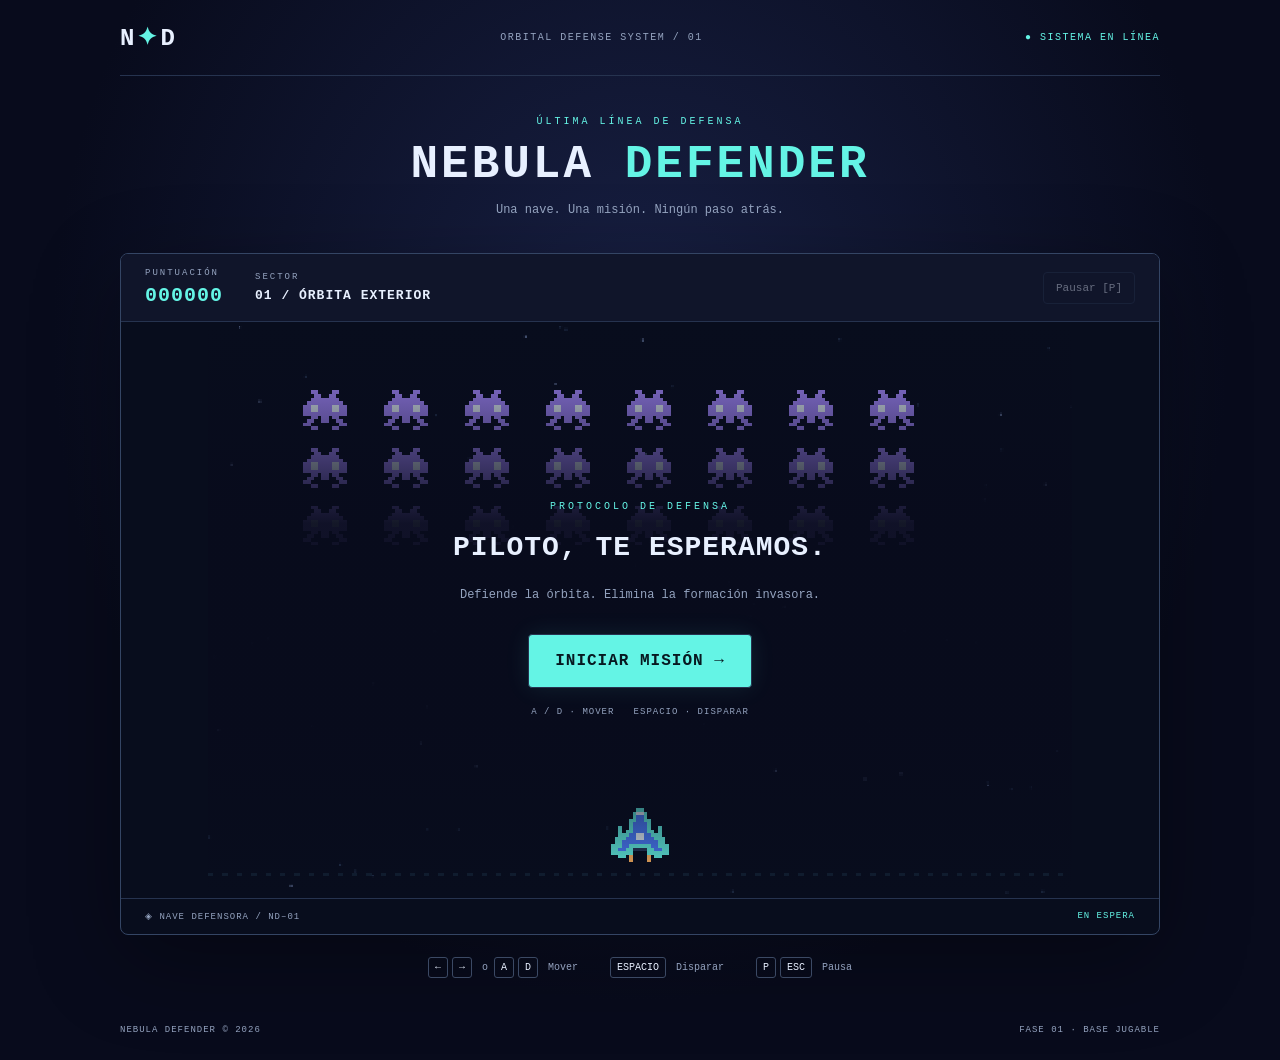
==== index.html @ d0863c25 "feat: implement phase 1 playable Nebula Defender foundation" ====
<!doctype html>
<html lang="es">
<head>
  <meta charset="utf-8">
  <meta name="viewport" content="width=device-width, initial-scale=1">
  <meta name="theme-color" content="#080b1c">
  <title>NEBULA DEFENDER</title>
  <link rel="icon" href="data:,">
  <link rel="stylesheet" href="css/global.css">
  <link rel="stylesheet" href="css/menu.css">
  <link rel="stylesheet" href="css/hud.css">
  <link rel="stylesheet" href="css/animations.css">
  <link rel="stylesheet" href="css/responsive.css">
</head>
<body>
  <main class="shell">
    <header class="masthead"><a href="./" class="brand">N<span>✦</span>D</a><span>ORBITAL DEFENSE SYSTEM / 01</span><span class="status">● SISTEMA EN LÍNEA</span></header>
    <section class="heading"><p class="eyebrow">ÚLTIMA LÍNEA DE DEFENSA</p><h1>NEBULA <span>DEFENDER</span></h1><p>Una nave. Una misión. Ningún paso atrás.</p></section>
    <section class="console" aria-label="Juego arcade espacial">
      <div class="hud"><div><span>PUNTUACIÓN</span><strong id="score">000000</strong></div><div><span>SECTOR</span><strong>01 / ÓRBITA EXTERIOR</strong></div><button id="pause" type="button" disabled>Pausar <kbd>P</kbd></button></div>
      <div class="viewport">
        <canvas id="game" width="480" height="320" aria-label="Campo de batalla. Usa A y D o las flechas para moverte y espacio para disparar."></canvas>
        <section id="overlay" class="overlay" aria-labelledby="panel-title">
          <p id="panel-label" class="eyebrow">PROTOCOLO DE DEFENSA</p>
          <h2 id="panel-title">PILOTO, TE ESPERAMOS.</h2>
          <p id="panel-text">Defiende la órbita. Elimina la formación invasora.</p>
          <button id="primary" class="primary" type="button">INICIAR MISIÓN <span>→</span></button>
          <button id="restart" class="secondary" type="button" hidden>Reiniciar misión</button>
          <p class="panel-note">A / D · MOVER &nbsp; ESPACIO · DISPARAR</p>
        </section>
      </div>
      <footer class="console-footer"><span>◈ NAVE DEFENSORA / ND–01</span><span id="telemetry">EN ESPERA</span></footer>
    </section>
    <nav class="controls" aria-label="Controles"><span><kbd>←</kbd><kbd>→</kbd> o <kbd>A</kbd><kbd>D</kbd> Mover</span><span><kbd>ESPACIO</kbd> Disparar</span><span><kbd>P</kbd><kbd>ESC</kbd> Pausa</span></nav>
    <p id="announcement" class="sr-only" role="status" aria-live="polite"></p>
    <footer class="page-footer"><span>NEBULA DEFENDER © 2026</span><span>FASE 01 · BASE JUGABLE</span></footer>
  </main>
  <script type="module" src="js/main.js"></script>
</body>
</html>
---- css/global.css ----
:root{color-scheme:dark;--bg:#080b1c;--panel:#10152a;--line:#26334f;--text:#e8f0ff;--muted:#94a3bf;--cyan:#64f4e5;--violet:#9a83ff;font-family:Consolas,"Courier New",monospace}
*{box-sizing:border-box}body{margin:0;background:radial-gradient(ellipse at 50% 32%,#182044 0, var(--bg) 65%);color:var(--text);min-height:100vh}.shell{width:min(1040px,94%);margin:auto}.masthead{height:76px;display:flex;align-items:center;justify-content:space-between;border-bottom:1px solid var(--line);font-size:10px;letter-spacing:1.5px;color:var(--muted)}.brand{font-size:24px;letter-spacing:3px;color:var(--text);text-decoration:none;font-weight:bold}.brand span{color:var(--cyan)}.status{color:var(--cyan)}button{font:inherit;cursor:pointer;color:var(--text);border:1px solid var(--line);background:var(--panel);border-radius:4px}button:focus-visible,a:focus-visible{outline:3px solid var(--cyan);outline-offset:4px}button:disabled{opacity:.4;cursor:default}[hidden]{display:none!important}.eyebrow{font-size:10px;letter-spacing:3px;color:var(--cyan)}.heading{text-align:center;padding:30px 0 24px}.heading h1{font-size:clamp(26px,4.8vw,46px);letter-spacing:3px;margin:12px 0}.heading h1 span{color:var(--cyan)}.heading>p:last-child{font-size:12px;color:var(--muted)}.page-footer{display:flex;justify-content:space-between;padding:25px 0;font-size:9px;letter-spacing:1px;color:var(--muted)}.sr-only{position:absolute;width:1px;height:1px;padding:0;margin:-1px;overflow:hidden;clip:rect(0,0,0,0);white-space:nowrap;border:0}
---- css/menu.css ----
.overlay{position:absolute;inset:0;display:flex;flex-direction:column;align-items:center;justify-content:center;text-align:center;background:linear-gradient(transparent,#080b1cf2 35%,#080b1cf2 70%,transparent);padding:20px}.overlay h2{font-size:clamp(18px,3vw,28px);letter-spacing:1px;margin:10px 0}.overlay>p:not(.eyebrow){color:var(--muted);font-size:12px;line-height:1.7}.primary{background:var(--cyan);color:#071820;padding:17px 26px;margin:16px 0 8px;font-weight:bold;letter-spacing:1px;box-shadow:0 0 25px #64f4e519}.primary span{margin-left:24px}.secondary{padding:10px 20px}.overlay .panel-note{font-size:9px!important;letter-spacing:1px}
---- css/hud.css ----
.console{border:1px solid #344564;border-radius:8px;overflow:hidden;background:#080d1d;box-shadow:0 25px 90px #0005}.hud{display:flex;align-items:center;gap:32px;min-height:68px;padding:12px 24px;background:var(--panel);border-bottom:1px solid var(--line)}.hud div{display:grid;gap:6px}.hud div>span{font-size:9px;letter-spacing:2px;color:var(--muted)}.hud strong{font-size:13px;letter-spacing:1px}.hud div:first-child strong{color:var(--cyan);font-size:20px}.hud button{margin-left:auto;font-size:11px;padding:9px 12px}.viewport{position:relative;aspect-ratio:3/2;max-height:64vh;margin:auto}canvas{display:block;width:100%;height:100%;image-rendering:pixelated;object-fit:contain}.console-footer{display:flex;justify-content:space-between;border-top:1px solid var(--line);padding:12px 24px;font-size:9px;letter-spacing:1px;color:var(--muted)}#telemetry{color:var(--cyan)}.controls{display:flex;justify-content:center;gap:32px;margin:22px 0;font-size:10px;color:var(--muted)}kbd{display:inline-block;border:1px solid #3b4964;border-radius:3px;padding:4px 6px;font:inherit;color:var(--text);margin-right:4px}
---- css/animations.css ----
button{transition:background .15s,box-shadow .15s,transform .15s}button:hover:not(:disabled){background:#253551;box-shadow:0 0 16px #64f4e522}.primary:hover:not(:disabled){background:#a3fff4;transform:translateY(-2px)}@media(prefers-reduced-motion:reduce){*,*::before,*::after{transition:none!important}}
---- css/responsive.css ----
@media(max-width:620px){.masthead>span:not(.status){display:none}.masthead{height:56px}.heading{padding:22px 0 16px}.heading h1{letter-spacing:0}.hud{padding:10px 12px;gap:16px}.hud strong{font-size:9px}.hud div>span{font-size:8px}.hud button{padding:8px;font-size:10px}.controls{gap:12px;flex-wrap:wrap;line-height:1.8}.console-footer{padding:10px;font-size:7px}.overlay h2{font-size:17px}.overlay>p:not(.eyebrow){font-size:10px}.primary{padding:12px 16px;margin:8px 0}.overlay .panel-note{display:none}.page-footer{font-size:7px}.viewport{max-height:none}.overlay{padding:10px}.overlay .eyebrow{font-size:8px;margin:3px}}
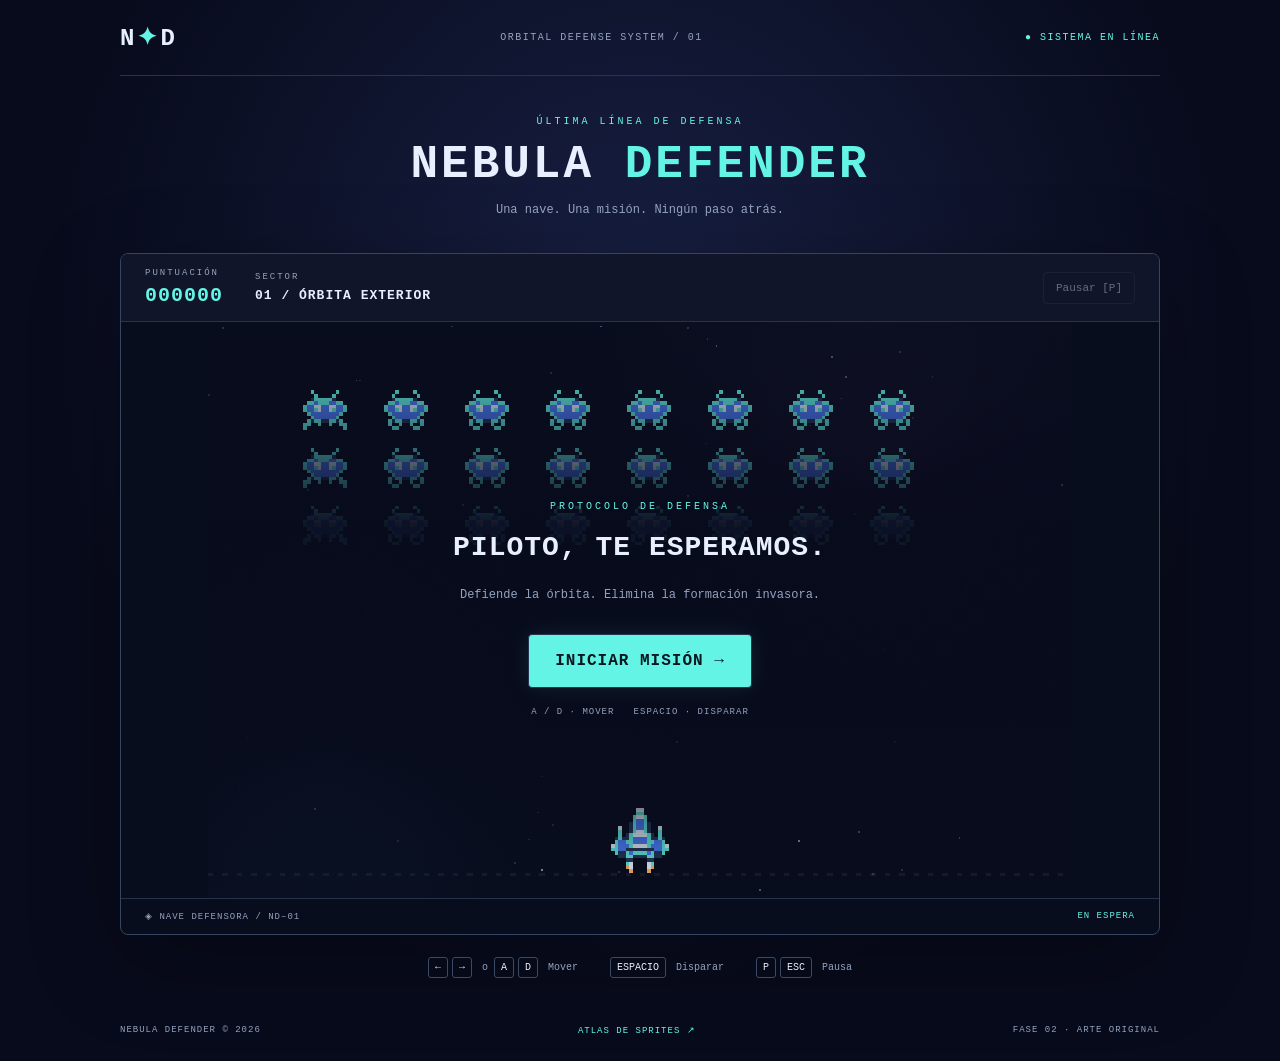
==== commit 4685a655: "feat: add phase 2 original pixel art and animated sprite atlas" ====
--- a/index.html
+++ b/index.html
@@ -33,7 +33,7 @@
     </section>
     <nav class="controls" aria-label="Controles"><span><kbd>←</kbd><kbd>→</kbd> o <kbd>A</kbd><kbd>D</kbd> Mover</span><span><kbd>ESPACIO</kbd> Disparar</span><span><kbd>P</kbd><kbd>ESC</kbd> Pausa</span></nav>
     <p id="announcement" class="sr-only" role="status" aria-live="polite"></p>
-    <footer class="page-footer"><span>NEBULA DEFENDER © 2026</span><span>FASE 01 · BASE JUGABLE</span></footer>
+    <footer class="page-footer"><span>NEBULA DEFENDER © 2026</span><a href="sprites-preview.html">ATLAS DE SPRITES ↗</a><span>FASE 02 · ARTE ORIGINAL</span></footer>
   </main>
   <script type="module" src="js/main.js"></script>
 </body>
--- a/css/global.css
+++ b/css/global.css
@@ -1,2 +1,3 @@
 :root{color-scheme:dark;--bg:#080b1c;--panel:#10152a;--line:#26334f;--text:#e8f0ff;--muted:#94a3bf;--cyan:#64f4e5;--violet:#9a83ff;font-family:Consolas,"Courier New",monospace}
 *{box-sizing:border-box}body{margin:0;background:radial-gradient(ellipse at 50% 32%,#182044 0, var(--bg) 65%);color:var(--text);min-height:100vh}.shell{width:min(1040px,94%);margin:auto}.masthead{height:76px;display:flex;align-items:center;justify-content:space-between;border-bottom:1px solid var(--line);font-size:10px;letter-spacing:1.5px;color:var(--muted)}.brand{font-size:24px;letter-spacing:3px;color:var(--text);text-decoration:none;font-weight:bold}.brand span{color:var(--cyan)}.status{color:var(--cyan)}button{font:inherit;cursor:pointer;color:var(--text);border:1px solid var(--line);background:var(--panel);border-radius:4px}button:focus-visible,a:focus-visible{outline:3px solid var(--cyan);outline-offset:4px}button:disabled{opacity:.4;cursor:default}[hidden]{display:none!important}.eyebrow{font-size:10px;letter-spacing:3px;color:var(--cyan)}.heading{text-align:center;padding:30px 0 24px}.heading h1{font-size:clamp(26px,4.8vw,46px);letter-spacing:3px;margin:12px 0}.heading h1 span{color:var(--cyan)}.heading>p:last-child{font-size:12px;color:var(--muted)}.page-footer{display:flex;justify-content:space-between;padding:25px 0;font-size:9px;letter-spacing:1px;color:var(--muted)}.sr-only{position:absolute;width:1px;height:1px;padding:0;margin:-1px;overflow:hidden;clip:rect(0,0,0,0);white-space:nowrap;border:0}
+.page-footer a{color:var(--cyan);text-decoration:none}.page-footer a:hover{text-decoration:underline}
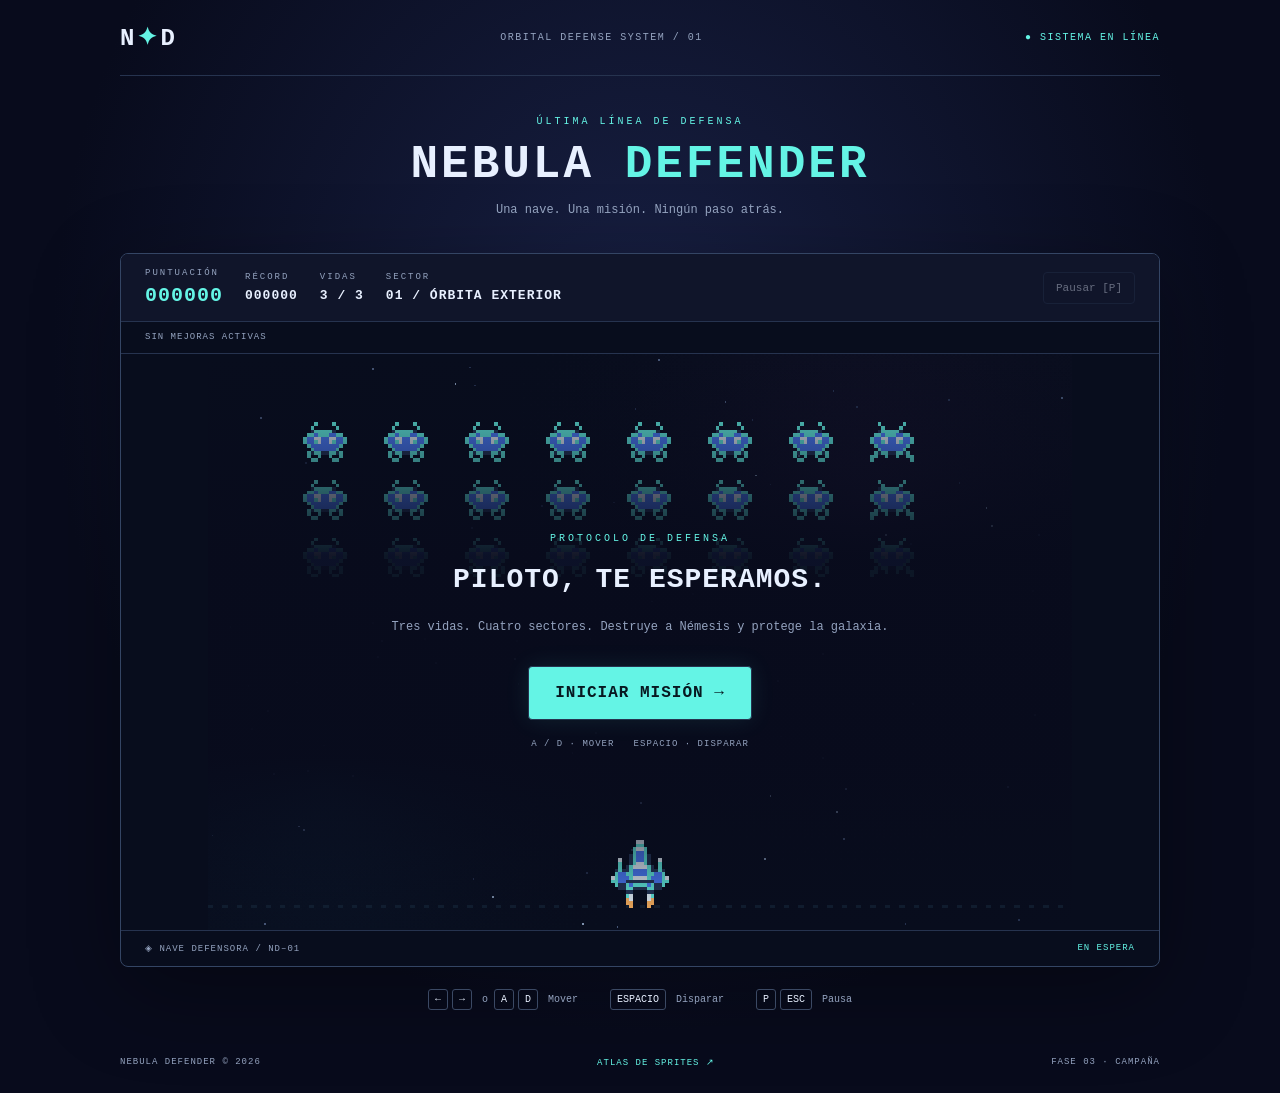
==== commit 8c98cb53: "feat: implement phase 3 campaign power-ups boss and persistent record" ====
--- a/index.html
+++ b/index.html
@@ -17,9 +17,12 @@
     <header class="masthead"><a href="./" class="brand">N<span>✦</span>D</a><span>ORBITAL DEFENSE SYSTEM / 01</span><span class="status">● SISTEMA EN LÍNEA</span></header>
     <section class="heading"><p class="eyebrow">ÚLTIMA LÍNEA DE DEFENSA</p><h1>NEBULA <span>DEFENDER</span></h1><p>Una nave. Una misión. Ningún paso atrás.</p></section>
     <section class="console" aria-label="Juego arcade espacial">
-      <div class="hud"><div><span>PUNTUACIÓN</span><strong id="score">000000</strong></div><div><span>SECTOR</span><strong>01 / ÓRBITA EXTERIOR</strong></div><button id="pause" type="button" disabled>Pausar <kbd>P</kbd></button></div>
+      <div class="hud"><div><span>PUNTUACIÓN</span><strong id="score">000000</strong></div><div><span>RÉCORD</span><strong id="record">000000</strong></div><div><span>VIDAS</span><strong id="lives">3 / 3</strong></div><div class="sector"><span>SECTOR</span><strong id="level">01 / ÓRBITA EXTERIOR</strong></div><button id="pause" type="button" disabled>Pausar <kbd>P</kbd></button></div>
+      <div class="power-bar" aria-label="Mejoras activas"><span id="power-empty">SIN MEJORAS ACTIVAS</span><span id="power-double" hidden></span><span id="power-rapid" hidden></span><span id="power-shield" hidden></span></div>
       <div class="viewport">
         <canvas id="game" width="480" height="320" aria-label="Campo de batalla. Usa A y D o las flechas para moverte y espacio para disparar."></canvas>
+        <div id="boss-panel" class="boss-panel" hidden><div><span>NÉMESIS / REACTOR</span><span id="boss-mode">BLINDAJE ACTIVO</span></div><progress id="boss-health" value="80" max="80" aria-label="Vida de Némesis"></progress></div>
+        <div id="level-banner" class="level-banner" hidden><span id="level-label">SECTOR 01</span><strong id="level-name">ÓRBITA EXTERIOR</strong><span>PREPARA LA DEFENSA</span></div>
         <section id="overlay" class="overlay" aria-labelledby="panel-title">
           <p id="panel-label" class="eyebrow">PROTOCOLO DE DEFENSA</p>
           <h2 id="panel-title">PILOTO, TE ESPERAMOS.</h2>
@@ -32,8 +35,9 @@
       <footer class="console-footer"><span>◈ NAVE DEFENSORA / ND–01</span><span id="telemetry">EN ESPERA</span></footer>
     </section>
     <nav class="controls" aria-label="Controles"><span><kbd>←</kbd><kbd>→</kbd> o <kbd>A</kbd><kbd>D</kbd> Mover</span><span><kbd>ESPACIO</kbd> Disparar</span><span><kbd>P</kbd><kbd>ESC</kbd> Pausa</span></nav>
+    <p id="debug-note" class="debug-note" hidden>DEBUG · 1–4: iniciar sector con 3 vidas y 0 puntos · No guarda récords</p>
     <p id="announcement" class="sr-only" role="status" aria-live="polite"></p>
-    <footer class="page-footer"><span>NEBULA DEFENDER © 2026</span><a href="sprites-preview.html">ATLAS DE SPRITES ↗</a><span>FASE 02 · ARTE ORIGINAL</span></footer>
+    <footer class="page-footer"><span>NEBULA DEFENDER © 2026</span><a href="sprites-preview.html">ATLAS DE SPRITES ↗</a><span>FASE 03 · CAMPAÑA</span></footer>
   </main>
   <script type="module" src="js/main.js"></script>
 </body>
--- a/css/hud.css
+++ b/css/hud.css
@@ -1 +1,2 @@
 .console{border:1px solid #344564;border-radius:8px;overflow:hidden;background:#080d1d;box-shadow:0 25px 90px #0005}.hud{display:flex;align-items:center;gap:32px;min-height:68px;padding:12px 24px;background:var(--panel);border-bottom:1px solid var(--line)}.hud div{display:grid;gap:6px}.hud div>span{font-size:9px;letter-spacing:2px;color:var(--muted)}.hud strong{font-size:13px;letter-spacing:1px}.hud div:first-child strong{color:var(--cyan);font-size:20px}.hud button{margin-left:auto;font-size:11px;padding:9px 12px}.viewport{position:relative;aspect-ratio:3/2;max-height:64vh;margin:auto}canvas{display:block;width:100%;height:100%;image-rendering:pixelated;object-fit:contain}.console-footer{display:flex;justify-content:space-between;border-top:1px solid var(--line);padding:12px 24px;font-size:9px;letter-spacing:1px;color:var(--muted)}#telemetry{color:var(--cyan)}.controls{display:flex;justify-content:center;gap:32px;margin:22px 0;font-size:10px;color:var(--muted)}kbd{display:inline-block;border:1px solid #3b4964;border-radius:3px;padding:4px 6px;font:inherit;color:var(--text);margin-right:4px}
+.hud{gap:22px;flex-wrap:wrap}.hud .sector{flex:1}.power-bar{display:flex;gap:18px;flex-wrap:wrap;min-height:32px;padding:10px 24px;border-bottom:1px solid var(--line);font-size:9px;letter-spacing:1px;color:var(--muted)}#power-double{color:var(--cyan)}#power-rapid{color:#ffb45f}#power-shield{color:var(--violet)}.boss-panel{position:absolute;top:10px;left:20px;right:20px;pointer-events:none}.boss-panel>div{display:flex;justify-content:space-between;font-size:8px;color:#ff9bdd;margin-bottom:5px}.boss-panel progress{display:block;width:100%;height:7px;appearance:none;border:1px solid #9f477c;background:#1b1429}.boss-panel progress::-webkit-progress-bar{background:#1b1429}.boss-panel progress::-webkit-progress-value{background:#ff68c6}.boss-panel progress::-moz-progress-bar{background:#ff68c6}.level-banner{position:absolute;inset:0;display:flex;flex-direction:column;align-items:center;justify-content:center;gap:14px;pointer-events:none;background:#080d1d99;text-align:center;padding:12px}.level-banner span{font-size:10px;letter-spacing:2px;color:var(--cyan)}.level-banner strong{font-size:clamp(15px,3vw,26px);letter-spacing:2px}.debug-note{text-align:center;font-size:10px;color:#ffb45f;line-height:1.8}
--- a/css/responsive.css
+++ b/css/responsive.css
@@ -1 +1,2 @@
 @media(max-width:620px){.masthead>span:not(.status){display:none}.masthead{height:56px}.heading{padding:22px 0 16px}.heading h1{letter-spacing:0}.hud{padding:10px 12px;gap:16px}.hud strong{font-size:9px}.hud div>span{font-size:8px}.hud button{padding:8px;font-size:10px}.controls{gap:12px;flex-wrap:wrap;line-height:1.8}.console-footer{padding:10px;font-size:7px}.overlay h2{font-size:17px}.overlay>p:not(.eyebrow){font-size:10px}.primary{padding:12px 16px;margin:8px 0}.overlay .panel-note{display:none}.page-footer{font-size:7px}.viewport{max-height:none}.overlay{padding:10px}.overlay .eyebrow{font-size:8px;margin:3px}}
+@media(max-width:760px){.hud{gap:12px}.hud strong{font-size:11px}.hud .sector{flex-basis:35%}.power-bar{padding:9px 12px;gap:12px}.boss-panel{left:10px;right:10px}.boss-panel>div{font-size:7px}.level-banner span{font-size:8px}}@media(max-width:420px){.hud .sector{order:2;flex-basis:100%}.hud{gap:10px}.hud div:first-child strong{font-size:17px}.level-banner{gap:8px}}
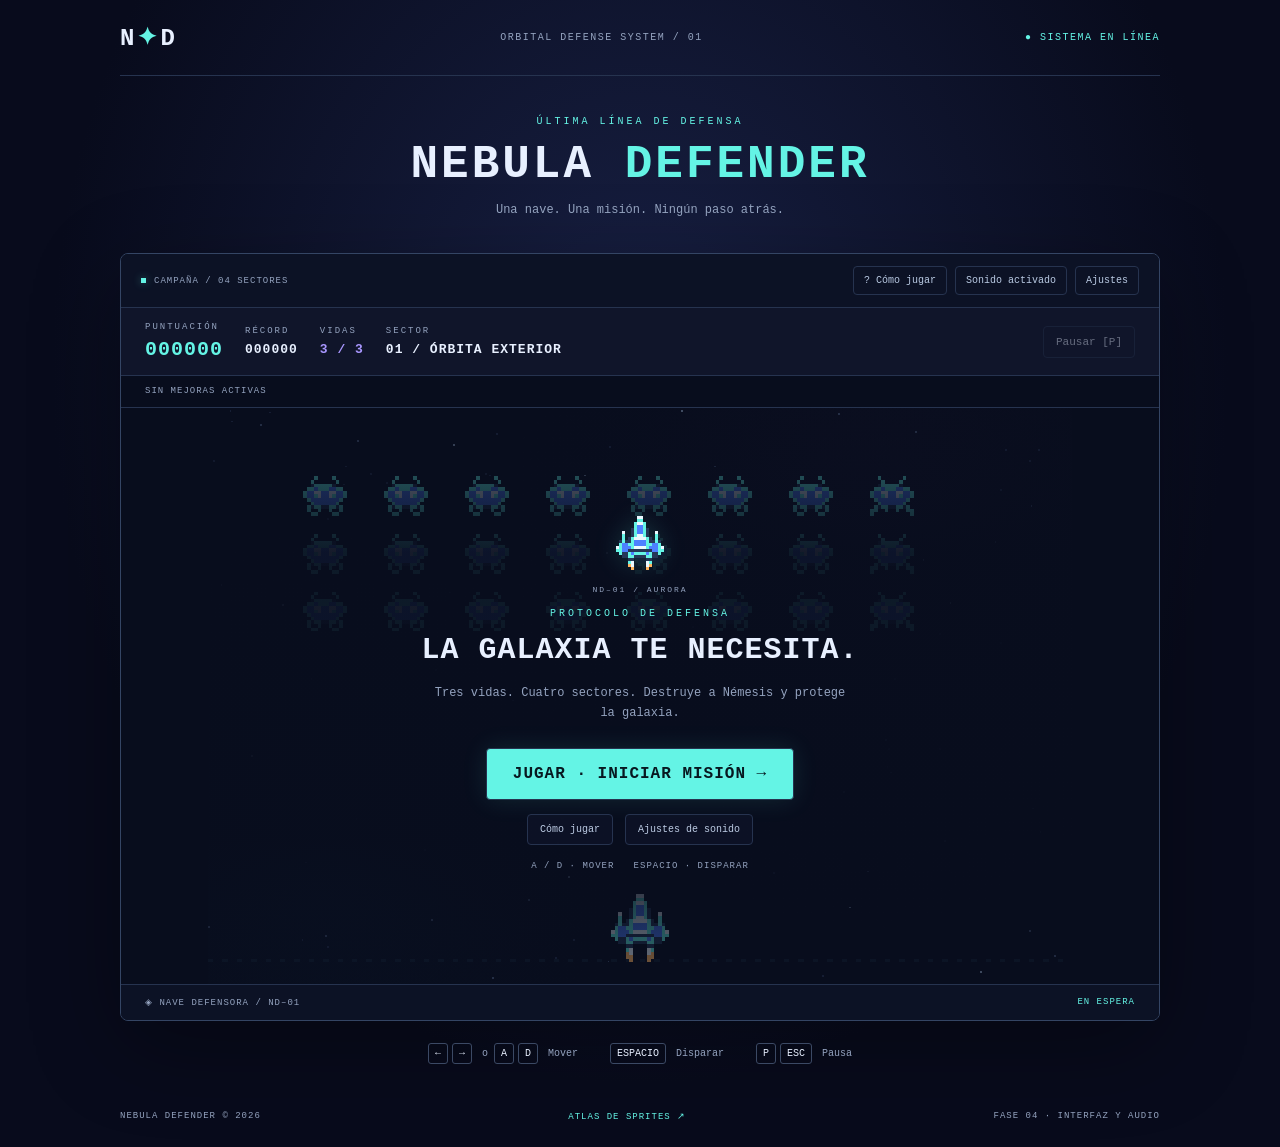
==== commit c1a75e74: "feat: add phase 4 mission interface synthesized audio and feedback" ====
--- a/index.html
+++ b/index.html
@@ -9,6 +9,7 @@
   <link rel="stylesheet" href="css/global.css">
   <link rel="stylesheet" href="css/menu.css">
   <link rel="stylesheet" href="css/hud.css">
+  <link rel="stylesheet" href="css/dialogs.css">
   <link rel="stylesheet" href="css/animations.css">
   <link rel="stylesheet" href="css/responsive.css">
 </head>
@@ -17,18 +18,40 @@
     <header class="masthead"><a href="./" class="brand">N<span>✦</span>D</a><span>ORBITAL DEFENSE SYSTEM / 01</span><span class="status">● SISTEMA EN LÍNEA</span></header>
     <section class="heading"><p class="eyebrow">ÚLTIMA LÍNEA DE DEFENSA</p><h1>NEBULA <span>DEFENDER</span></h1><p>Una nave. Una misión. Ningún paso atrás.</p></section>
     <section class="console" aria-label="Juego arcade espacial">
-      <div class="hud"><div><span>PUNTUACIÓN</span><strong id="score">000000</strong></div><div><span>RÉCORD</span><strong id="record">000000</strong></div><div><span>VIDAS</span><strong id="lives">3 / 3</strong></div><div class="sector"><span>SECTOR</span><strong id="level">01 / ÓRBITA EXTERIOR</strong></div><button id="pause" type="button" disabled>Pausar <kbd>P</kbd></button></div>
+      <nav class="console-toolbar" aria-label="Opciones de misión">
+        <span class="console-tag"><i aria-hidden="true"></i> CAMPAÑA / 04 SECTORES</span>
+        <div>
+          <button type="button" data-dialog="help-dialog" aria-label="Abrir instrucciones">? <span>Cómo jugar</span></button>
+          <button type="button" data-sound-toggle aria-pressed="true">Sonido activado</button>
+          <button type="button" data-dialog="settings-dialog">Ajustes</button>
+        </div>
+      </nav>
+      <div class="hud">
+        <div><span>PUNTUACIÓN</span><strong id="score">000000</strong></div>
+        <div><span>RÉCORD</span><strong id="record">000000</strong></div>
+        <div><span>VIDAS</span><strong id="lives">3 / 3</strong></div>
+        <div class="sector"><span>SECTOR</span><strong id="level">01 / ÓRBITA EXTERIOR</strong></div>
+        <button id="pause" type="button" disabled>Pausar [P]</button>
+      </div>
       <div class="power-bar" aria-label="Mejoras activas"><span id="power-empty">SIN MEJORAS ACTIVAS</span><span id="power-double" hidden></span><span id="power-rapid" hidden></span><span id="power-shield" hidden></span></div>
       <div class="viewport">
-        <canvas id="game" width="480" height="320" aria-label="Campo de batalla. Usa A y D o las flechas para moverte y espacio para disparar."></canvas>
+        <canvas id="game" width="480" height="320" tabindex="0" aria-label="Campo de batalla. Usa A y D o las flechas para moverte y espacio para disparar."></canvas>
         <div id="boss-panel" class="boss-panel" hidden><div><span>NÉMESIS / REACTOR</span><span id="boss-mode">BLINDAJE ACTIVO</span></div><progress id="boss-health" value="80" max="80" aria-label="Vida de Némesis"></progress></div>
         <div id="level-banner" class="level-banner" hidden><span id="level-label">SECTOR 01</span><strong id="level-name">ÓRBITA EXTERIOR</strong><span>PREPARA LA DEFENSA</span></div>
-        <section id="overlay" class="overlay" aria-labelledby="panel-title">
+        <section id="overlay" class="overlay" aria-labelledby="panel-title" data-state="menu">
+          <div id="menu-emblem" class="menu-emblem" aria-hidden="true"><canvas id="menu-ship" width="96" height="96"></canvas><span>ND–01 / AURORA</span></div>
           <p id="panel-label" class="eyebrow">PROTOCOLO DE DEFENSA</p>
-          <h2 id="panel-title">PILOTO, TE ESPERAMOS.</h2>
-          <p id="panel-text">Defiende la órbita. Elimina la formación invasora.</p>
-          <button id="primary" class="primary" type="button">INICIAR MISIÓN <span>→</span></button>
-          <button id="restart" class="secondary" type="button" hidden>Reiniciar misión</button>
+          <h2 id="panel-title">LA GALAXIA TE NECESITA.</h2>
+          <p id="panel-text">Tres vidas. Cuatro sectores. Una última oportunidad.</p>
+          <dl id="result-summary" class="result-summary" hidden>
+            <div><dt>PUNTUACIÓN</dt><dd id="result-score">000000</dd></div>
+            <div><dt>SECTOR</dt><dd id="result-level">01 / 04</dd></div>
+            <div><dt>VIDAS</dt><dd id="result-lives">3 / 3</dd></div>
+          </dl>
+          <p id="new-record" class="record-badge" hidden>✦ NUEVO RÉCORD PERSONAL</p>
+          <button id="primary" class="primary" type="button">JUGAR · INICIAR MISIÓN →</button>
+          <button id="restart" class="secondary" type="button" hidden>Reiniciar campaña</button>
+          <div id="menu-options" class="menu-options"><button type="button" data-dialog="help-dialog">Cómo jugar</button><button type="button" data-dialog="settings-dialog">Ajustes de sonido</button></div>
           <p class="panel-note">A / D · MOVER &nbsp; ESPACIO · DISPARAR</p>
         </section>
       </div>
@@ -37,8 +60,29 @@
     <nav class="controls" aria-label="Controles"><span><kbd>←</kbd><kbd>→</kbd> o <kbd>A</kbd><kbd>D</kbd> Mover</span><span><kbd>ESPACIO</kbd> Disparar</span><span><kbd>P</kbd><kbd>ESC</kbd> Pausa</span></nav>
     <p id="debug-note" class="debug-note" hidden>DEBUG · 1–4: iniciar sector con 3 vidas y 0 puntos · No guarda récords</p>
     <p id="announcement" class="sr-only" role="status" aria-live="polite"></p>
-    <footer class="page-footer"><span>NEBULA DEFENDER © 2026</span><a href="sprites-preview.html">ATLAS DE SPRITES ↗</a><span>FASE 03 · CAMPAÑA</span></footer>
+    <footer class="page-footer"><span>NEBULA DEFENDER © 2026</span><a href="sprites-preview.html">ATLAS DE SPRITES ↗</a><span>FASE 04 · INTERFAZ Y AUDIO</span></footer>
   </main>
+  <dialog id="help-dialog" class="mission-dialog" aria-labelledby="help-title">
+    <p class="eyebrow">MANUAL DE VUELO / ND–01</p>
+    <h2 id="help-title">Prepárate para despegar.</h2>
+    <p>Defiende cuatro sectores y destruye a Némesis. Dispones de tres vidas: esquiva el plasma y evita que los invasores alcancen tu zona.</p>
+    <div class="help-controls"><div><kbd>← →</kbd><kbd>A D</kbd><span>Mover la nave</span></div><div><kbd>ESPACIO</kbd><span>Disparar · mantén pulsado</span></div><div><kbd>P</kbd><kbd>ESC</kbd><span>Pausar o continuar</span></div></div>
+    <h3>Recoge energía. Cambia el combate.</h3>
+    <ul class="help-powers"><li><strong>DOBLE</strong><span>Dos proyectiles paralelos.</span></li><li><strong>RÁPIDO</strong><span>Mayor cadencia de disparo.</span></li><li><strong>ESCUDO</strong><span>Bloquea los disparos enemigos.</span></li></ul>
+    <p class="dialog-note">Las mejoras duran <span id="help-power-duration">8</span> segundos y sus efectos se combinan. Tras un impacto tienes protección temporal. Una invasión consume una vida incluso con escudo y reinicia el sector.</p>
+    <form method="dialog"><button class="primary" type="submit" autofocus>ENTENDIDO →</button></form>
+  </dialog>
+  <dialog id="settings-dialog" class="mission-dialog" aria-labelledby="settings-title">
+    <p class="eyebrow">SISTEMAS DE CABINA</p>
+    <h2 id="settings-title">Ajustes de sonido</h2>
+    <div class="sound-setting"><div><strong>Efectos de sonido</strong><p>Disparos, impactos y señales de misión.</p></div><button type="button" data-sound-toggle aria-pressed="true">Sonido activado</button></div>
+    <label class="volume-label" for="volume">Volumen de efectos <output id="volume-value" for="volume">40 %</output></label>
+    <input id="volume" type="range" min="0" max="100" step="1" value="40">
+    <p id="audio-status" class="dialog-note" role="status">El audio se activa al pulsar Jugar. Tu preferencia se guarda en este navegador.</p>
+    <button id="audio-preview" class="secondary" type="button" disabled>Probar sonido</button>
+    <p class="dialog-note">Al abrir instrucciones o ajustes durante una misión, el juego queda en pausa. Ciérralos y pulsa Continuar cuando estés listo.</p>
+    <form method="dialog"><button class="primary" type="submit" autofocus>GUARDAR Y VOLVER →</button></form>
+  </dialog>
   <script type="module" src="js/main.js"></script>
 </body>
 </html>
--- a/css/menu.css
+++ b/css/menu.css
@@ -1 +1,25 @@
-.overlay{position:absolute;inset:0;display:flex;flex-direction:column;align-items:center;justify-content:center;text-align:center;background:linear-gradient(transparent,#080b1cf2 35%,#080b1cf2 70%,transparent);padding:20px}.overlay h2{font-size:clamp(18px,3vw,28px);letter-spacing:1px;margin:10px 0}.overlay>p:not(.eyebrow){color:var(--muted);font-size:12px;line-height:1.7}.primary{background:var(--cyan);color:#071820;padding:17px 26px;margin:16px 0 8px;font-weight:bold;letter-spacing:1px;box-shadow:0 0 25px #64f4e519}.primary span{margin-left:24px}.secondary{padding:10px 20px}.overlay .panel-note{font-size:9px!important;letter-spacing:1px}
+.overlay {
+  position: absolute; inset: 0; display: flex; flex-direction: column;
+  align-items: center; justify-content: safe center; text-align: center;
+  background: linear-gradient(180deg, #080d1d88, #080d1df0 25%, #080d1df5 75%, #080d1d88);
+  padding: 24px; overflow: auto; overscroll-behavior: contain;
+}
+.overlay > * { flex-shrink: 0; }
+.overlay h2 { font-size: clamp(18px, 3vw, 30px); letter-spacing: 1px; margin: 8px 0; max-width: 560px; }
+.overlay > p:not(.eyebrow) { color: var(--muted); font-size: 12px; line-height: 1.7; max-width: 420px; margin: 8px 0; }
+.overlay .eyebrow { margin: 14px 0 6px; }
+.primary { background: var(--cyan); color: #071820; padding: 16px 26px; margin: 16px 0 8px; font-weight: bold; letter-spacing: 1px; box-shadow: 0 0 26px #64f4e51c; }
+.secondary { padding: 10px 20px; }
+.overlay .panel-note { font-size: 9px !important; letter-spacing: 1px; }
+.menu-emblem { display: grid; justify-items: center; gap: 3px; }
+.menu-emblem canvas { width: 72px; height: 72px; filter: drop-shadow(0 0 12px #64f4e52a); }
+.menu-emblem span { font-size: 8px; letter-spacing: 2px; color: var(--muted); }
+.menu-options { display: flex; gap: 12px; margin: 6px 0; }
+.menu-options button { padding: 9px 12px; font-size: 10px; background: #10152a99; color: #bdcce4; }
+.result-summary { display: flex; justify-content: center; gap: 28px; border-block: 1px solid var(--line); padding: 16px 24px; margin: 14px 0 4px; }
+.result-summary dt { font-size: 8px; letter-spacing: 1px; color: var(--muted); }
+.result-summary dd { margin: 8px 0 0; font-size: 18px; color: var(--cyan); font-weight: bold; }
+.overlay .record-badge { color: #ffb45f !important; font-size: 10px !important; letter-spacing: 2px; }
+.overlay[data-state="victory"] h2 { color: var(--cyan); text-shadow: 0 0 25px #64f4e52b; }
+.overlay[data-state="defeat"] h2 { color: #ff9bd0; }
+.overlay[data-state="paused"] h2 { color: #d4c6ff; }
--- a/css/hud.css
+++ b/css/hud.css
@@ -1,2 +1,4 @@
 .console{border:1px solid #344564;border-radius:8px;overflow:hidden;background:#080d1d;box-shadow:0 25px 90px #0005}.hud{display:flex;align-items:center;gap:32px;min-height:68px;padding:12px 24px;background:var(--panel);border-bottom:1px solid var(--line)}.hud div{display:grid;gap:6px}.hud div>span{font-size:9px;letter-spacing:2px;color:var(--muted)}.hud strong{font-size:13px;letter-spacing:1px}.hud div:first-child strong{color:var(--cyan);font-size:20px}.hud button{margin-left:auto;font-size:11px;padding:9px 12px}.viewport{position:relative;aspect-ratio:3/2;max-height:64vh;margin:auto}canvas{display:block;width:100%;height:100%;image-rendering:pixelated;object-fit:contain}.console-footer{display:flex;justify-content:space-between;border-top:1px solid var(--line);padding:12px 24px;font-size:9px;letter-spacing:1px;color:var(--muted)}#telemetry{color:var(--cyan)}.controls{display:flex;justify-content:center;gap:32px;margin:22px 0;font-size:10px;color:var(--muted)}kbd{display:inline-block;border:1px solid #3b4964;border-radius:3px;padding:4px 6px;font:inherit;color:var(--text);margin-right:4px}
 .hud{gap:22px;flex-wrap:wrap}.hud .sector{flex:1}.power-bar{display:flex;gap:18px;flex-wrap:wrap;min-height:32px;padding:10px 24px;border-bottom:1px solid var(--line);font-size:9px;letter-spacing:1px;color:var(--muted)}#power-double{color:var(--cyan)}#power-rapid{color:#ffb45f}#power-shield{color:var(--violet)}.boss-panel{position:absolute;top:10px;left:20px;right:20px;pointer-events:none}.boss-panel>div{display:flex;justify-content:space-between;font-size:8px;color:#ff9bdd;margin-bottom:5px}.boss-panel progress{display:block;width:100%;height:7px;appearance:none;border:1px solid #9f477c;background:#1b1429}.boss-panel progress::-webkit-progress-bar{background:#1b1429}.boss-panel progress::-webkit-progress-value{background:#ff68c6}.boss-panel progress::-moz-progress-bar{background:#ff68c6}.level-banner{position:absolute;inset:0;display:flex;flex-direction:column;align-items:center;justify-content:center;gap:14px;pointer-events:none;background:#080d1d99;text-align:center;padding:12px}.level-banner span{font-size:10px;letter-spacing:2px;color:var(--cyan)}.level-banner strong{font-size:clamp(15px,3vw,26px);letter-spacing:2px}.debug-note{text-align:center;font-size:10px;color:#ffb45f;line-height:1.8}
+.console-toolbar{display:flex;align-items:center;justify-content:space-between;gap:12px;padding:12px 20px;border-bottom:1px solid var(--line);background:#0c1225}.console-toolbar>div{display:flex;gap:8px}.console-toolbar button{padding:8px 10px;font-size:10px;background:transparent;color:#b9cae3}.console-toolbar [data-sound-toggle][aria-pressed="false"]{color:#ffb45f;border-color:#71543f}.console-tag{display:flex;align-items:center;gap:8px;font-size:9px;letter-spacing:1px;color:var(--muted)}.console-tag i{width:5px;height:5px;background:var(--cyan);box-shadow:0 0 8px #64f4e566}.hud div:nth-child(3) strong{color:#a997ff}.power-bar>span:not(#power-empty){border-inline-start:2px solid currentColor;padding-left:8px}.console-footer{background:#0c1225}
+#game:focus-visible{outline:2px solid var(--cyan);outline-offset:-2px}
--- a/css/dialogs.css
+++ b/css/dialogs.css
@@ -0,0 +1,32 @@
+.mission-dialog {
+  color: var(--text); background: linear-gradient(145deg, #151d37, #0b1022);
+  border: 1px solid #405273; border-radius: 10px; padding: 30px;
+  width: min(560px, calc(100% - 28px)); max-height: calc(100dvh - 40px);
+  box-shadow: 0 25px 100px #0009; overflow: auto;
+}
+.mission-dialog::backdrop { background: #030615cc; backdrop-filter: blur(4px); }
+.mission-dialog h2 { font-size: clamp(20px, 4vw, 26px); line-height: 1.3; margin: 12px 0 20px; }
+.mission-dialog h3 { font-size: 13px; margin-top: 24px; }
+.mission-dialog p { font-size: 12px; line-height: 1.8; color: #b4c3dc; }
+.mission-dialog .eyebrow { color: var(--cyan); font-size: 9px; }
+.mission-dialog .dialog-note { color: var(--muted); font-size: 11px; line-height: 1.8; }
+.mission-dialog form { text-align: right; margin-top: 18px; }
+.mission-dialog form .primary { margin-bottom: 0; font-size: 11px; }
+.help-controls { display: grid; gap: 12px; padding: 18px 0; border-block: 1px solid var(--line); margin: 20px 0; }
+.help-controls > div { display: flex; align-items: center; gap: 5px; font-size: 11px; }
+.help-controls span { margin-left: auto; text-align: right; color: #b4c3dc; }
+.help-powers { list-style: none; margin: 16px 0; padding: 0; display: grid; gap: 14px; }
+.help-powers li { display: flex; justify-content: space-between; gap: 16px; font-size: 11px; line-height: 1.6; }
+.help-powers strong { color: var(--cyan); letter-spacing: 1px; }
+.help-powers li:nth-child(2) strong { color: #ffb45f; }
+.help-powers li:nth-child(3) strong { color: var(--violet); }
+.help-powers span { color: #b4c3dc; text-align: right; }
+.sound-setting { display: flex; align-items: center; gap: 18px; justify-content: space-between; border-block: 1px solid var(--line); padding: 16px 0; }
+.sound-setting strong { font-size: 12px; }
+.sound-setting p { font-size: 10px; margin-bottom: 0; }
+.sound-setting button { padding: 12px; font-size: 10px; min-width: 140px; }
+.volume-label { display: flex; justify-content: space-between; font-size: 12px; margin: 26px 0 14px; }
+.volume-label output { color: var(--cyan); }
+#volume { width: 100%; accent-color: var(--cyan); cursor: pointer; min-height: 28px; }
+#volume:focus-visible { outline: 2px solid var(--cyan); outline-offset: 3px; }
+#audio-preview { font-size: 11px; margin: 6px 0; }
--- a/css/animations.css
+++ b/css/animations.css
@@ -1 +1,9 @@
-button{transition:background .15s,box-shadow .15s,transform .15s}button:hover:not(:disabled){background:#253551;box-shadow:0 0 16px #64f4e522}.primary:hover:not(:disabled){background:#a3fff4;transform:translateY(-2px)}@media(prefers-reduced-motion:reduce){*,*::before,*::after{transition:none!important}}
+button { transition: background .15s, box-shadow .15s, transform .15s, border-color .15s; }
+button:hover:not(:disabled) { background: #253551; border-color: #657c9a; box-shadow: 0 0 16px #64f4e522; }
+.primary:hover:not(:disabled) { background: #a3fff4; border-color: #a3fff4; transform: translateY(-2px); }
+button:active:not(:disabled) { transform: translateY(1px); }
+@keyframes beacon { 0%, 100% { opacity: .5; } 50% { opacity: 1; } }
+.console-tag i { animation: beacon 3s ease-in-out infinite; }
+@media (prefers-reduced-motion: reduce) {
+  *, *::before, *::after { transition: none !important; animation: none !important; scroll-behavior: auto !important; }
+}
--- a/css/responsive.css
+++ b/css/responsive.css
@@ -1,2 +1,3 @@
 @media(max-width:620px){.masthead>span:not(.status){display:none}.masthead{height:56px}.heading{padding:22px 0 16px}.heading h1{letter-spacing:0}.hud{padding:10px 12px;gap:16px}.hud strong{font-size:9px}.hud div>span{font-size:8px}.hud button{padding:8px;font-size:10px}.controls{gap:12px;flex-wrap:wrap;line-height:1.8}.console-footer{padding:10px;font-size:7px}.overlay h2{font-size:17px}.overlay>p:not(.eyebrow){font-size:10px}.primary{padding:12px 16px;margin:8px 0}.overlay .panel-note{display:none}.page-footer{font-size:7px}.viewport{max-height:none}.overlay{padding:10px}.overlay .eyebrow{font-size:8px;margin:3px}}
 @media(max-width:760px){.hud{gap:12px}.hud strong{font-size:11px}.hud .sector{flex-basis:35%}.power-bar{padding:9px 12px;gap:12px}.boss-panel{left:10px;right:10px}.boss-panel>div{font-size:7px}.level-banner span{font-size:8px}}@media(max-width:420px){.hud .sector{order:2;flex-basis:100%}.hud{gap:10px}.hud div:first-child strong{font-size:17px}.level-banner{gap:8px}}
+@media(max-width:760px){.console-toolbar{padding:10px 12px}.console-tag{font-size:8px}.console-toolbar button{padding:8px;font-size:9px}.console-toolbar>div{gap:5px}.result-summary{gap:20px;padding:12px 16px}}@media(max-width:620px){.menu-emblem canvas{width:48px;height:48px}.menu-emblem span{font-size:7px}.overlay .eyebrow{margin-top:8px}.overlay h2{max-width:300px}.menu-options{margin:4px 0;gap:8px}.menu-options button{font-size:9px;padding:7px 10px}.console-tag{display:none}.console-toolbar{justify-content:flex-end}.result-summary dd{font-size:15px}.mission-dialog{padding:22px}.sound-setting{flex-wrap:wrap}.sound-setting button{min-width:140px}.mission-dialog form .primary{padding:13px 16px}}
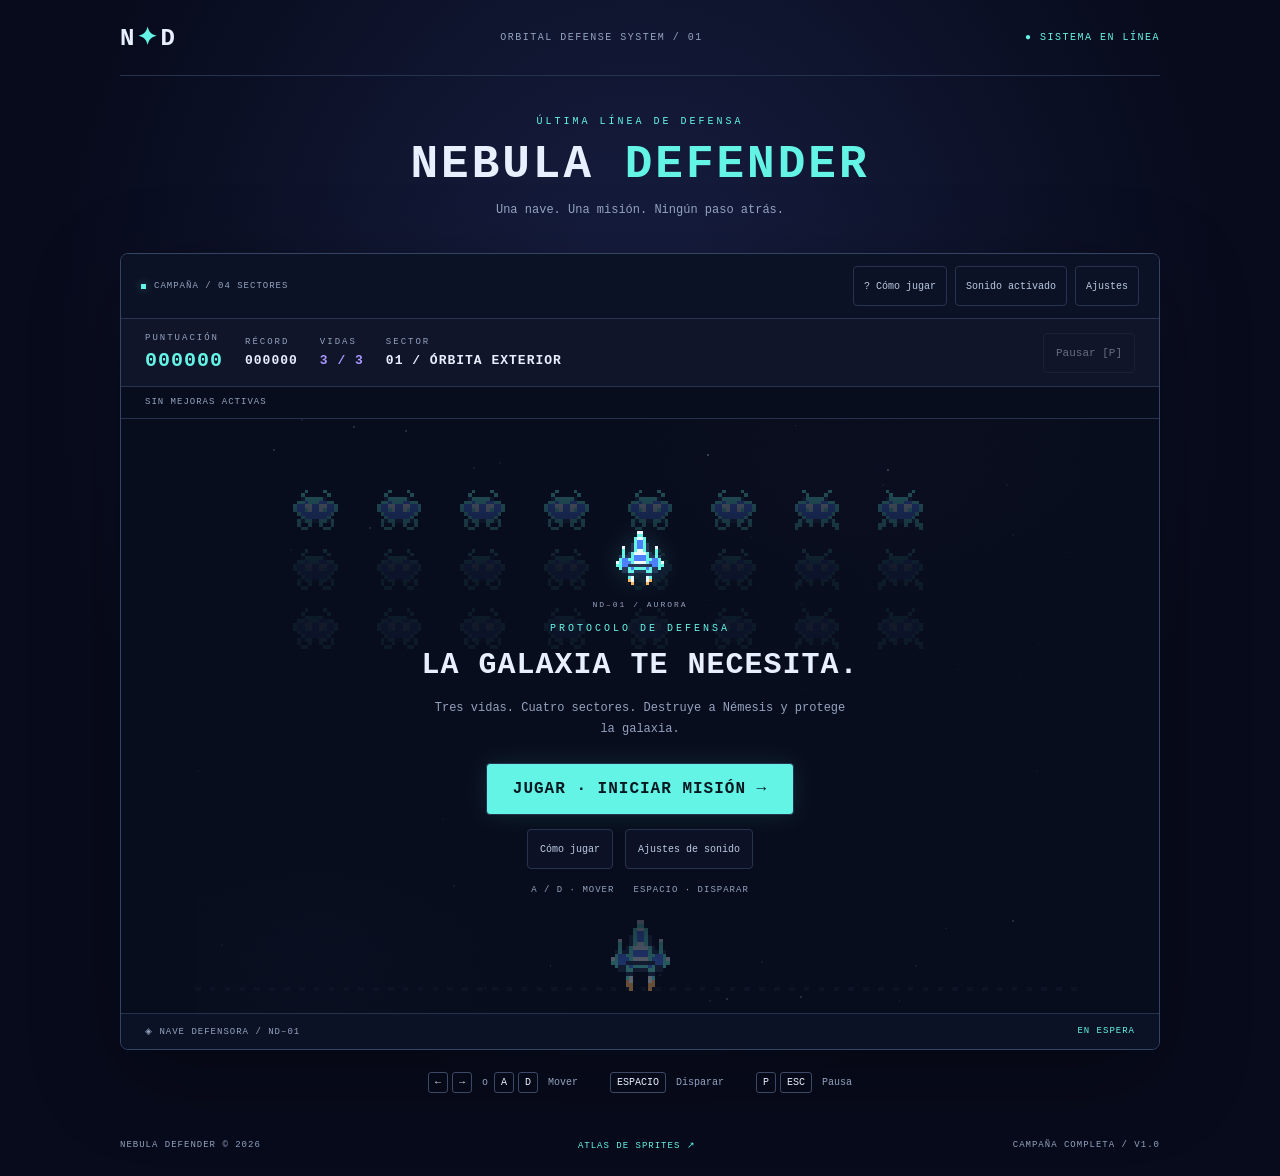
==== commit 270967ba: "feat: complete phase 5 touch controls responsive layout and academic docs" ====
--- a/index.html
+++ b/index.html
@@ -2,7 +2,7 @@
 <html lang="es">
 <head>
   <meta charset="utf-8">
-  <meta name="viewport" content="width=device-width, initial-scale=1">
+  <meta name="viewport" content="width=device-width, initial-scale=1, viewport-fit=cover">
   <meta name="theme-color" content="#080b1c">
   <title>NEBULA DEFENDER</title>
   <link rel="icon" href="data:,">
@@ -10,10 +10,12 @@
   <link rel="stylesheet" href="css/menu.css">
   <link rel="stylesheet" href="css/hud.css">
   <link rel="stylesheet" href="css/dialogs.css">
+  <link rel="stylesheet" href="css/touch.css">
   <link rel="stylesheet" href="css/animations.css">
   <link rel="stylesheet" href="css/responsive.css">
 </head>
 <body>
+  <a class="skip-link" href="#game">Ir al campo de juego</a>
   <main class="shell">
     <header class="masthead"><a href="./" class="brand">N<span>✦</span>D</a><span>ORBITAL DEFENSE SYSTEM / 01</span><span class="status">● SISTEMA EN LÍNEA</span></header>
     <section class="heading"><p class="eyebrow">ÚLTIMA LÍNEA DE DEFENSA</p><h1>NEBULA <span>DEFENDER</span></h1><p>Una nave. Una misión. Ningún paso atrás.</p></section>
@@ -35,7 +37,7 @@
       </div>
       <div class="power-bar" aria-label="Mejoras activas"><span id="power-empty">SIN MEJORAS ACTIVAS</span><span id="power-double" hidden></span><span id="power-rapid" hidden></span><span id="power-shield" hidden></span></div>
       <div class="viewport">
-        <canvas id="game" width="480" height="320" tabindex="0" aria-label="Campo de batalla. Usa A y D o las flechas para moverte y espacio para disparar."></canvas>
+        <canvas id="game" width="480" height="320" tabindex="0" aria-label="Campo de batalla" aria-describedby="game-help"></canvas>
         <div id="boss-panel" class="boss-panel" hidden><div><span>NÉMESIS / REACTOR</span><span id="boss-mode">BLINDAJE ACTIVO</span></div><progress id="boss-health" value="80" max="80" aria-label="Vida de Némesis"></progress></div>
         <div id="level-banner" class="level-banner" hidden><span id="level-label">SECTOR 01</span><strong id="level-name">ÓRBITA EXTERIOR</strong><span>PREPARA LA DEFENSA</span></div>
         <section id="overlay" class="overlay" aria-labelledby="panel-title" data-state="menu">
@@ -55,18 +57,24 @@
           <p class="panel-note">A / D · MOVER &nbsp; ESPACIO · DISPARAR</p>
         </section>
       </div>
+      <div id="touch-controls" class="touch-controls" role="group" aria-label="Controles táctiles de vuelo" hidden>
+        <div class="touch-move"><button type="button" data-touch="left" aria-label="Mover a la izquierda, mantener pulsado" aria-pressed="false">←</button><button type="button" data-touch="right" aria-label="Mover a la derecha, mantener pulsado" aria-pressed="false">→</button></div>
+        <button type="button" class="touch-fire" data-touch="fire" aria-label="Disparar, mantener pulsado" aria-pressed="false">DISPARAR</button>
+      </div>
       <footer class="console-footer"><span>◈ NAVE DEFENSORA / ND–01</span><span id="telemetry">EN ESPERA</span></footer>
     </section>
     <nav class="controls" aria-label="Controles"><span><kbd>←</kbd><kbd>→</kbd> o <kbd>A</kbd><kbd>D</kbd> Mover</span><span><kbd>ESPACIO</kbd> Disparar</span><span><kbd>P</kbd><kbd>ESC</kbd> Pausa</span></nav>
     <p id="debug-note" class="debug-note" hidden>DEBUG · 1–4: iniciar sector con 3 vidas y 0 puntos · No guarda récords</p>
     <p id="announcement" class="sr-only" role="status" aria-live="polite"></p>
-    <footer class="page-footer"><span>NEBULA DEFENDER © 2026</span><a href="sprites-preview.html">ATLAS DE SPRITES ↗</a><span>FASE 04 · INTERFAZ Y AUDIO</span></footer>
+    <p id="game-help" class="sr-only">A y D o flechas para moverte; Espacio para disparar; P o Escape para pausar. En pantallas táctiles, mantén pulsados los botones de dirección y disparo. El sonido puede silenciarse en la barra de opciones.</p>
+    <footer class="page-footer"><span>NEBULA DEFENDER © 2026</span><a href="sprites-preview.html">ATLAS DE SPRITES ↗</a><span>CAMPAÑA COMPLETA / V1.0</span></footer>
   </main>
   <dialog id="help-dialog" class="mission-dialog" aria-labelledby="help-title">
     <p class="eyebrow">MANUAL DE VUELO / ND–01</p>
     <h2 id="help-title">Prepárate para despegar.</h2>
     <p>Defiende cuatro sectores y destruye a Némesis. Dispones de tres vidas: esquiva el plasma y evita que los invasores alcancen tu zona.</p>
     <div class="help-controls"><div><kbd>← →</kbd><kbd>A D</kbd><span>Mover la nave</span></div><div><kbd>ESPACIO</kbd><span>Disparar · mantén pulsado</span></div><div><kbd>P</kbd><kbd>ESC</kbd><span>Pausar o continuar</span></div></div>
+    <p>En dispositivos táctiles, mantén pulsada una dirección y Disparar a la vez. Usa Pausar en la barra para detener la misión.</p>
     <h3>Recoge energía. Cambia el combate.</h3>
     <ul class="help-powers"><li><strong>DOBLE</strong><span>Dos proyectiles paralelos.</span></li><li><strong>RÁPIDO</strong><span>Mayor cadencia de disparo.</span></li><li><strong>ESCUDO</strong><span>Bloquea los disparos enemigos.</span></li></ul>
     <p class="dialog-note">Las mejoras duran <span id="help-power-duration">8</span> segundos y sus efectos se combinan. Tras un impacto tienes protección temporal. Una invasión consume una vida incluso con escudo y reinicia el sector.</p>
--- a/css/touch.css
+++ b/css/touch.css
@@ -0,0 +1,6 @@
+.touch-controls { display: none; padding: 12px 18px; justify-content: space-between; align-items: center; gap: 18px; border-top: 1px solid var(--line); background: #0c1225; }
+.touch-move { display: flex; gap: 12px; }
+.touch-controls button { min-width: 60px; min-height: 54px; font-size: 23px; color: var(--cyan); touch-action: none; user-select: none; -webkit-user-select: none; -webkit-touch-callout: none; }
+.touch-controls .touch-fire { min-width: 110px; font-size: 12px; letter-spacing: 1px; font-weight: bold; background: #133333; }
+.touch-controls button.is-held { background: var(--cyan); color: #071820; border-color: var(--cyan); transform: translateY(1px); }
+@media (any-pointer: coarse) { .touch-controls { display: flex; } }
--- a/css/responsive.css
+++ b/css/responsive.css
@@ -1,3 +1,107 @@
-@media(max-width:620px){.masthead>span:not(.status){display:none}.masthead{height:56px}.heading{padding:22px 0 16px}.heading h1{letter-spacing:0}.hud{padding:10px 12px;gap:16px}.hud strong{font-size:9px}.hud div>span{font-size:8px}.hud button{padding:8px;font-size:10px}.controls{gap:12px;flex-wrap:wrap;line-height:1.8}.console-footer{padding:10px;font-size:7px}.overlay h2{font-size:17px}.overlay>p:not(.eyebrow){font-size:10px}.primary{padding:12px 16px;margin:8px 0}.overlay .panel-note{display:none}.page-footer{font-size:7px}.viewport{max-height:none}.overlay{padding:10px}.overlay .eyebrow{font-size:8px;margin:3px}}
-@media(max-width:760px){.hud{gap:12px}.hud strong{font-size:11px}.hud .sector{flex-basis:35%}.power-bar{padding:9px 12px;gap:12px}.boss-panel{left:10px;right:10px}.boss-panel>div{font-size:7px}.level-banner span{font-size:8px}}@media(max-width:420px){.hud .sector{order:2;flex-basis:100%}.hud{gap:10px}.hud div:first-child strong{font-size:17px}.level-banner{gap:8px}}
-@media(max-width:760px){.console-toolbar{padding:10px 12px}.console-tag{font-size:8px}.console-toolbar button{padding:8px;font-size:9px}.console-toolbar>div{gap:5px}.result-summary{gap:20px;padding:12px 16px}}@media(max-width:620px){.menu-emblem canvas{width:48px;height:48px}.menu-emblem span{font-size:7px}.overlay .eyebrow{margin-top:8px}.overlay h2{max-width:300px}.menu-options{margin:4px 0;gap:8px}.menu-options button{font-size:9px;padding:7px 10px}.console-tag{display:none}.console-toolbar{justify-content:flex-end}.result-summary dd{font-size:15px}.mission-dialog{padding:22px}.sound-setting{flex-wrap:wrap}.sound-setting button{min-width:140px}.mission-dialog form .primary{padding:13px 16px}}
+/* El área lógica conserva 3:2; Layout calcula el tamaño sin deformar el canvas. */
+body { padding: env(safe-area-inset-top) env(safe-area-inset-right) env(safe-area-inset-bottom) env(safe-area-inset-left); }
+.viewport { max-height: none; max-width: 100%; overflow: hidden; }
+.console-toolbar button, .hud button, .menu-options button { min-height: 40px; }
+.skip-link { position: absolute; left: 16px; top: -80px; padding: 12px 18px; background: var(--cyan); color: #071820; z-index: 10; font-size: 13px; font-weight: bold; }
+.skip-link:focus { top: 12px; }
+@media (max-width: 760px) {
+  .hud { gap: 14px; padding: 12px 16px; }
+  .hud strong { font-size: 12px; }
+  .hud div > span { font-size: 10px; letter-spacing: 1px; }
+  .hud .sector { flex-basis: 35%; }
+  .console-toolbar { padding: 8px 12px; }
+  .console-toolbar button { padding: 9px; font-size: 11px; min-height: 44px; }
+  .console-tag { display: none; }
+  .console-toolbar > div { flex: 1; justify-content: flex-end; gap: 8px; }
+  .power-bar { padding: 9px 12px; gap: 12px; font-size: 10px; }
+  .boss-panel { left: 10px; right: 10px; }
+  .boss-panel > div { font-size: 9px; }
+  .result-summary { gap: 20px; padding: 12px 16px; }
+  .mission-dialog { padding: 24px; }
+  .mission-dialog p, .mission-dialog .dialog-note { font-size: 12px; }
+  .mission-dialog form .primary, .sound-setting button, #audio-preview { min-height: 44px; }
+}
+@media (max-width: 620px) {
+  .shell { width: 96%; }
+  .masthead { height: 50px; }
+  .masthead > span:not(.status) { display: none; }
+  .masthead .status { font-size: 9px; letter-spacing: 0; }
+  .heading { padding: 16px 0 14px; }
+  .heading h1 { font-size: clamp(22px, 6.5vw, 36px); letter-spacing: 0; }
+  .heading .eyebrow { font-size: 9px; margin: 0; }
+  .heading > p:last-child { font-size: 11px; margin-bottom: 0; }
+  .hud { display: grid; grid-template-columns: repeat(3, minmax(0, 1fr)); gap: 12px 10px; padding: 12px; }
+  .hud div:first-child strong { font-size: 19px; }
+  .hud strong { font-size: 12px; letter-spacing: 0; }
+  .hud .sector { grid-column: 1 / 3; grid-row: 2; }
+  .hud button { grid-column: 3; grid-row: 2; margin: 0; padding: 8px; font-size: 11px; min-height: 44px; }
+  .console-toolbar > div { justify-content: space-between; gap: 6px; }
+  .console-toolbar button { font-size: 10px; padding: 8px; }
+  .console-footer { padding: 10px 12px; font-size: 9px; letter-spacing: 0; }
+  .controls { flex-wrap: wrap; gap: 12px; margin: 18px 0; font-size: 11px; line-height: 1.8; }
+  .controls kbd { padding: 3px 5px; }
+  .page-footer { flex-wrap: wrap; justify-content: center; gap: 12px; font-size: 9px; padding: 18px 0; }
+  .overlay { padding: 12px; }
+  .menu-emblem { display: none; }
+  .overlay .eyebrow { font-size: 9px; letter-spacing: 1px; margin: 4px 0; }
+  .overlay h2 { font-size: 18px; line-height: 1.25; margin: 5px 0; }
+  .overlay > p:not(.eyebrow) { font-size: 11px; line-height: 1.5; margin: 6px 0; max-width: 300px; }
+  .overlay .primary { padding: 12px 14px; min-height: 44px; margin: 8px 0 4px; font-size: 11px; letter-spacing: .5px; }
+  .overlay .secondary { min-height: 44px; padding: 10px 14px; font-size: 11px; }
+  .overlay .panel-note { display: none; }
+  .menu-options { gap: 8px; margin: 4px 0; }
+  .menu-options button { min-height: 44px; padding: 8px 10px; font-size: 10px; }
+  .result-summary { padding: 10px 12px; gap: 18px; margin: 6px 0; }
+  .result-summary dd { font-size: 15px; }
+  .result-summary dt { font-size: 9px; }
+  .overlay .record-badge { margin: 3px 0; letter-spacing: 1px; font-size: 9px !important; }
+  .level-banner { gap: 10px; }
+  .level-banner span { font-size: 9px; }
+  .level-banner strong { font-size: 18px; letter-spacing: 1px; }
+  .sound-setting { flex-wrap: wrap; }
+  .help-controls > div, .help-powers li { font-size: 12px; }
+  .touch-controls { padding: 10px 12px; }
+}
+@media (max-width: 380px) {
+  .overlay[data-state="menu"] #panel-text { display: none; }
+  .overlay h2 { font-size: 16px; }
+  .overlay .eyebrow { font-size: 8px; }
+  .result-summary { gap: 12px; }
+  .touch-move { gap: 8px; }
+  .touch-controls button { min-width: 54px; }
+  .touch-controls .touch-fire { min-width: 100px; }
+}
+@media (max-height: 560px) and (orientation: landscape) {
+  .shell { width: min(1040px, 98%); }
+  .masthead, .heading, .controls, .page-footer { display: none; }
+  .console { display: grid; grid-template-columns: 72px minmax(0, 1fr) 72px; margin: 6px auto; }
+  .console-toolbar, .hud, .power-bar, .console-footer { grid-column: 1 / -1; }
+  .console-toolbar { grid-row: 1; padding: 4px 10px; }
+  .console-toolbar button { min-height: 36px; padding: 7px 10px; }
+  .console-toolbar .console-tag { display: none; }
+  .hud { grid-row: 2; display: flex; flex-wrap: nowrap; padding: 6px 12px; gap: 16px; min-height: 44px; }
+  .hud div { gap: 3px; }
+  .hud div > span { font-size: 9px; }
+  .hud strong { font-size: 11px; }
+  .hud div:first-child strong { font-size: 17px; }
+  .hud .sector { flex: 1; }
+  .hud button { min-height: 36px; padding: 6px 10px; font-size: 11px; }
+  .power-bar { grid-row: 3; min-height: 24px; padding: 6px 12px; font-size: 9px; }
+  .viewport { grid-column: 2; grid-row: 4; }
+  .console-footer { grid-row: 5; padding: 6px 12px; font-size: 8px; }
+  .touch-controls { grid-column: 1 / -1; grid-row: 4; align-self: stretch; background: transparent; border: 0; padding: 6px; pointer-events: none; }
+  .touch-move { flex-direction: column; gap: 8px; pointer-events: auto; }
+  .touch-controls button { min-width: 56px; min-height: 50px; }
+  .touch-controls .touch-fire { pointer-events: auto; min-width: 60px; width: 60px; min-height: 64px; font-size: 9px; letter-spacing: 0; padding: 4px; }
+  .menu-emblem, .overlay .panel-note, .overlay[data-state="menu"] #panel-text { display: none; }
+  .overlay { padding: 10px; }
+  .overlay .eyebrow { font-size: 8px; margin: 3px 0; }
+  .overlay h2 { font-size: 17px; margin: 4px 0; }
+  .overlay > p:not(.eyebrow) { font-size: 10px; line-height: 1.5; margin: 4px 0; }
+  .overlay .primary, .overlay .secondary { padding: 9px 12px; margin: 5px 0; min-height: 40px; font-size: 10px; }
+  .menu-options { margin: 2px 0; gap: 8px; }
+  .menu-options button { min-height: 36px; padding: 8px 10px; font-size: 10px; }
+  .result-summary { padding: 6px 10px; gap: 18px; margin: 5px 0; }
+  .result-summary dd { font-size: 14px; margin-top: 4px; }
+  .result-summary dt { font-size: 8px; }
+}
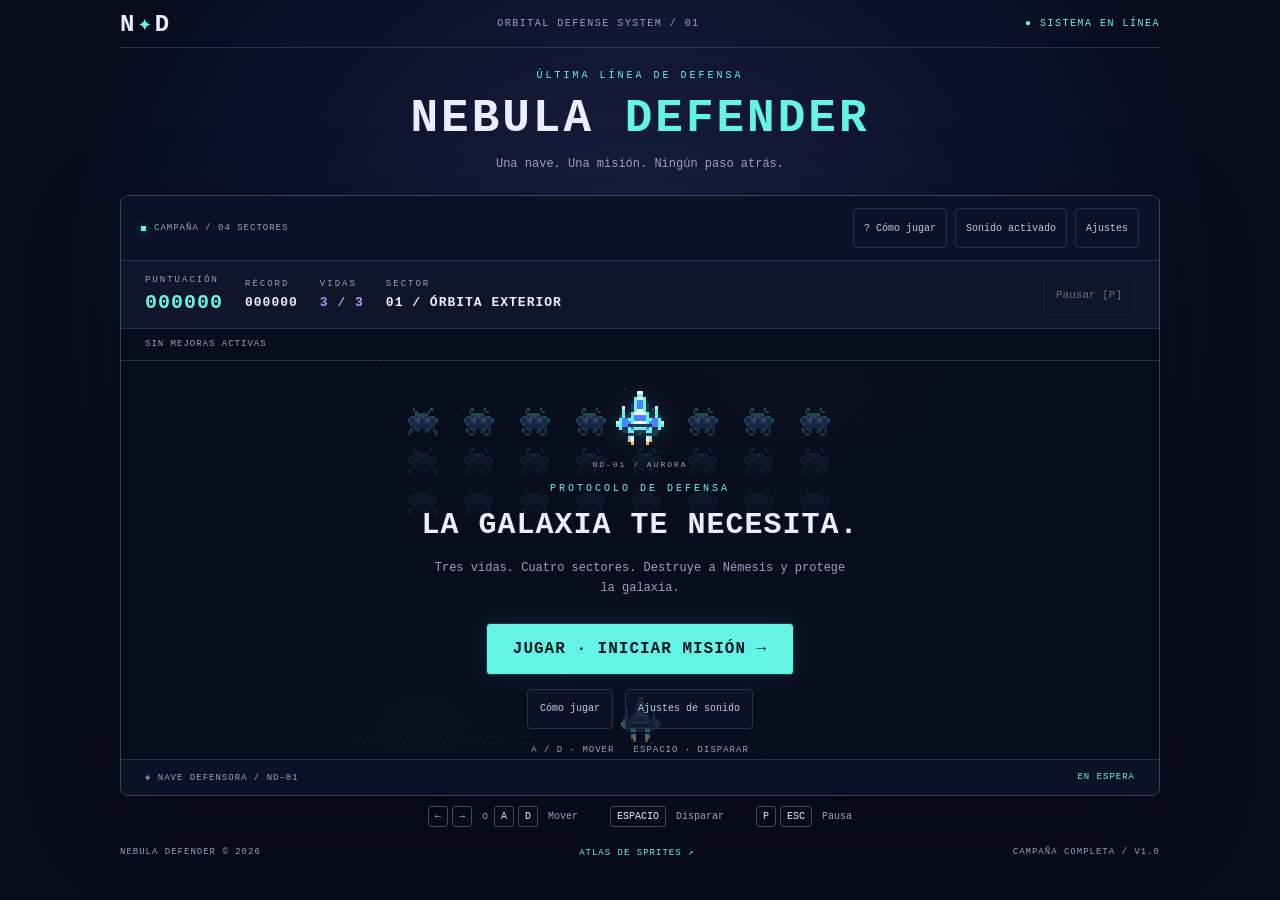
==== commit 4b99d589: "feat: add chiptune soundtrack and fixed game viewport" ====
--- a/index.html
+++ b/index.html
@@ -14,7 +14,7 @@
   <link rel="stylesheet" href="css/animations.css">
   <link rel="stylesheet" href="css/responsive.css">
 </head>
-<body>
+<body class="game-page">
   <a class="skip-link" href="#game">Ir al campo de juego</a>
   <main class="shell">
     <header class="masthead"><a href="./" class="brand">N<span>✦</span>D</a><span>ORBITAL DEFENSE SYSTEM / 01</span><span class="status">● SISTEMA EN LÍNEA</span></header>
@@ -83,8 +83,8 @@
   <dialog id="settings-dialog" class="mission-dialog" aria-labelledby="settings-title">
     <p class="eyebrow">SISTEMAS DE CABINA</p>
     <h2 id="settings-title">Ajustes de sonido</h2>
-    <div class="sound-setting"><div><strong>Efectos de sonido</strong><p>Disparos, impactos y señales de misión.</p></div><button type="button" data-sound-toggle aria-pressed="true">Sonido activado</button></div>
-    <label class="volume-label" for="volume">Volumen de efectos <output id="volume-value" for="volume">40 %</output></label>
+    <div class="sound-setting"><div><strong>Música y efectos</strong><p>Tema de 8 bits, disparos y señales de misión.</p></div><button type="button" data-sound-toggle aria-pressed="true">Sonido activado</button></div>
+    <label class="volume-label" for="volume">Volumen general <output id="volume-value" for="volume">40 %</output></label>
     <input id="volume" type="range" min="0" max="100" step="1" value="40">
     <p id="audio-status" class="dialog-note" role="status">El audio se activa al pulsar Jugar. Tu preferencia se guarda en este navegador.</p>
     <button id="audio-preview" class="secondary" type="button" disabled>Probar sonido</button>
--- a/css/responsive.css
+++ b/css/responsive.css
@@ -1,4 +1,20 @@
 /* El área lógica conserva 3:2; Layout calcula el tamaño sin deformar el canvas. */
+html:has(.game-page) { height: 100%; overflow: hidden; overscroll-behavior: none; }
+.game-page { height: 100dvh; min-height: 0; overflow: hidden; overscroll-behavior: none; }
+.game-page > .shell { height: 100%; }
+.game-page .heading { padding: 12px 0; }
+.game-page .masthead { height: 48px; }
+.game-page .controls { margin: 10px 0; }
+.game-page .page-footer { padding: 10px 0; }
+@media (max-height: 800px) {
+  .game-page .heading > p, .game-page .controls, .game-page .page-footer { display: none; }
+  .game-page .heading { padding: 4px 0; }
+  .game-page .heading h1 { margin: 6px 0; font-size: 25px; }
+}
+@media (max-width: 620px) {
+  .game-page .masthead, .game-page .heading, .game-page .controls, .game-page .page-footer { display: none; }
+  .game-page .console { margin-top: 6px; }
+}
 body { padding: env(safe-area-inset-top) env(safe-area-inset-right) env(safe-area-inset-bottom) env(safe-area-inset-left); }
 .viewport { max-height: none; max-width: 100%; overflow: hidden; }
 .console-toolbar button, .hud button, .menu-options button { min-height: 40px; }
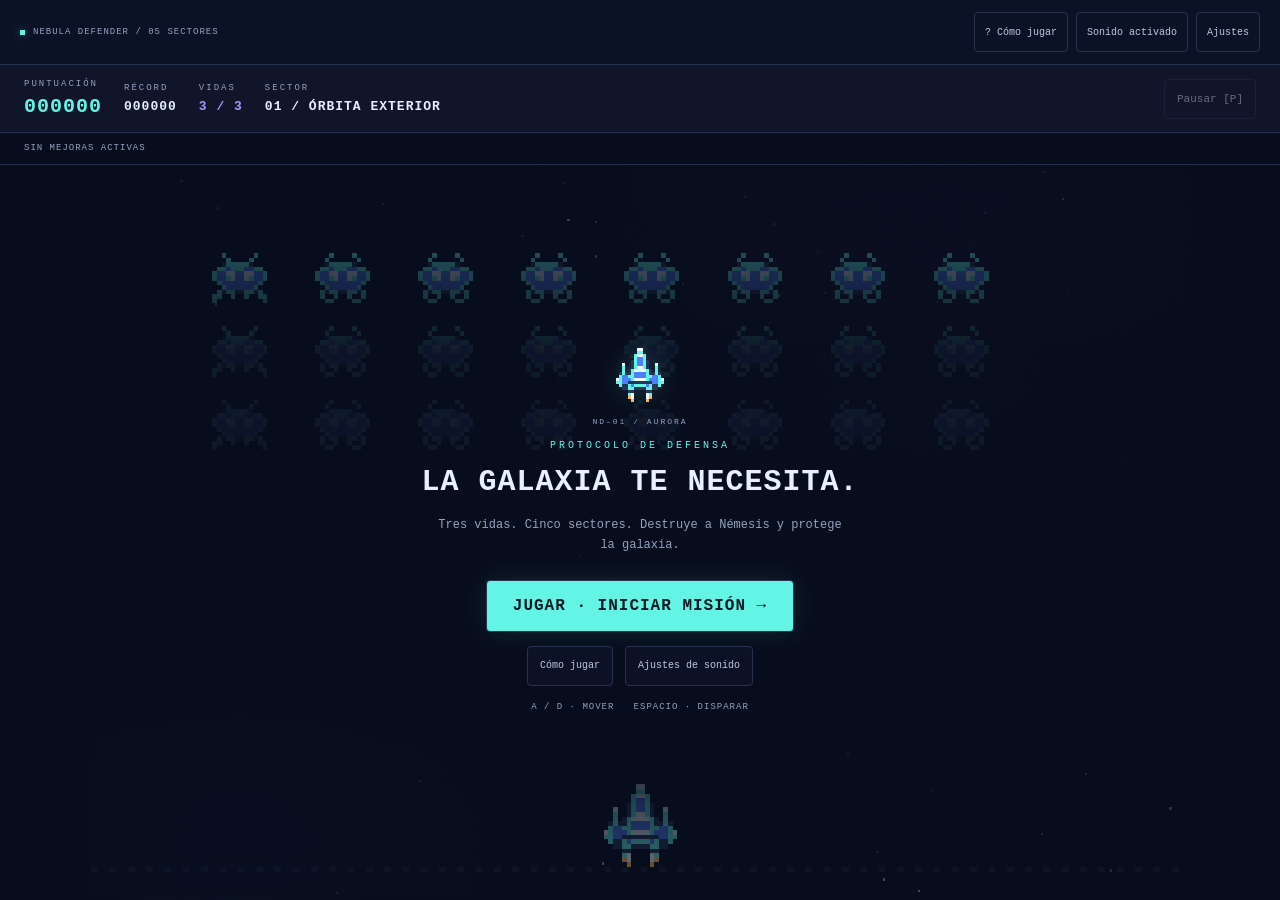
==== commit aa9dd957: "feat: expand campaign to five sectors and enlarge mobile game layout" ====
--- a/index.html
+++ b/index.html
@@ -21,7 +21,7 @@
     <section class="heading"><p class="eyebrow">ÚLTIMA LÍNEA DE DEFENSA</p><h1>NEBULA <span>DEFENDER</span></h1><p>Una nave. Una misión. Ningún paso atrás.</p></section>
     <section class="console" aria-label="Juego arcade espacial">
       <nav class="console-toolbar" aria-label="Opciones de misión">
-        <span class="console-tag"><i aria-hidden="true"></i> CAMPAÑA / 04 SECTORES</span>
+        <span class="console-tag"><i aria-hidden="true"></i> NEBULA DEFENDER / 05 SECTORES</span>
         <div>
           <button type="button" data-dialog="help-dialog" aria-label="Abrir instrucciones">? <span>Cómo jugar</span></button>
           <button type="button" data-sound-toggle aria-pressed="true">Sonido activado</button>
@@ -44,10 +44,10 @@
           <div id="menu-emblem" class="menu-emblem" aria-hidden="true"><canvas id="menu-ship" width="96" height="96"></canvas><span>ND–01 / AURORA</span></div>
           <p id="panel-label" class="eyebrow">PROTOCOLO DE DEFENSA</p>
           <h2 id="panel-title">LA GALAXIA TE NECESITA.</h2>
-          <p id="panel-text">Tres vidas. Cuatro sectores. Una última oportunidad.</p>
+          <p id="panel-text">Tres vidas. Cinco sectores. Una última oportunidad.</p>
           <dl id="result-summary" class="result-summary" hidden>
             <div><dt>PUNTUACIÓN</dt><dd id="result-score">000000</dd></div>
-            <div><dt>SECTOR</dt><dd id="result-level">01 / 04</dd></div>
+            <div><dt>SECTOR</dt><dd id="result-level">01 / 05</dd></div>
             <div><dt>VIDAS</dt><dd id="result-lives">3 / 3</dd></div>
           </dl>
           <p id="new-record" class="record-badge" hidden>✦ NUEVO RÉCORD PERSONAL</p>
@@ -64,7 +64,7 @@
       <footer class="console-footer"><span>◈ NAVE DEFENSORA / ND–01</span><span id="telemetry">EN ESPERA</span></footer>
     </section>
     <nav class="controls" aria-label="Controles"><span><kbd>←</kbd><kbd>→</kbd> o <kbd>A</kbd><kbd>D</kbd> Mover</span><span><kbd>ESPACIO</kbd> Disparar</span><span><kbd>P</kbd><kbd>ESC</kbd> Pausa</span></nav>
-    <p id="debug-note" class="debug-note" hidden>DEBUG · 1–4: iniciar sector con 3 vidas y 0 puntos · No guarda récords</p>
+    <p id="debug-note" class="debug-note" hidden>DEBUG · 1–5: iniciar sector con 3 vidas y 0 puntos · No guarda récords</p>
     <p id="announcement" class="sr-only" role="status" aria-live="polite"></p>
     <p id="game-help" class="sr-only">A y D o flechas para moverte; Espacio para disparar; P o Escape para pausar. En pantallas táctiles, mantén pulsados los botones de dirección y disparo. El sonido puede silenciarse en la barra de opciones.</p>
     <footer class="page-footer"><span>NEBULA DEFENDER © 2026</span><a href="sprites-preview.html">ATLAS DE SPRITES ↗</a><span>CAMPAÑA COMPLETA / V1.0</span></footer>
@@ -72,7 +72,7 @@
   <dialog id="help-dialog" class="mission-dialog" aria-labelledby="help-title">
     <p class="eyebrow">MANUAL DE VUELO / ND–01</p>
     <h2 id="help-title">Prepárate para despegar.</h2>
-    <p>Defiende cuatro sectores y destruye a Némesis. Dispones de tres vidas: esquiva el plasma y evita que los invasores alcancen tu zona.</p>
+    <p>Defiende cinco sectores y destruye a Némesis en el último. Dispones de tres vidas: esquiva el plasma y evita que los invasores alcancen tu zona.</p>
     <div class="help-controls"><div><kbd>← →</kbd><kbd>A D</kbd><span>Mover la nave</span></div><div><kbd>ESPACIO</kbd><span>Disparar · mantén pulsado</span></div><div><kbd>P</kbd><kbd>ESC</kbd><span>Pausar o continuar</span></div></div>
     <p>En dispositivos táctiles, mantén pulsada una dirección y Disparar a la vez. Usa Pausar en la barra para detener la misión.</p>
     <h3>Recoge energía. Cambia el combate.</h3>
--- a/css/responsive.css
+++ b/css/responsive.css
@@ -1,7 +1,12 @@
 /* El área lógica conserva 3:2; Layout calcula el tamaño sin deformar el canvas. */
 html:has(.game-page) { height: 100%; overflow: hidden; overscroll-behavior: none; }
 .game-page { height: 100dvh; min-height: 0; overflow: hidden; overscroll-behavior: none; }
-.game-page > .shell { height: 100%; }
+.game-page > .shell { height: 100%; width: 100%; }
+.game-page .masthead, .game-page .heading, .game-page .controls, .game-page .page-footer, .game-page .console-footer { display: none; }
+.game-page .console { position: relative; display: flex; flex-direction: column; height: 100%; margin: 0; border-radius: 0; border: 0; }
+.game-page .viewport { flex: 0 0 auto; margin: auto; }
+.game-page .console-toolbar, .game-page .hud, .game-page .power-bar, .game-page .touch-controls { flex-shrink: 0; }
+.game-page .debug-note { position: fixed; bottom: 2px; left: 50%; transform: translateX(-50%); z-index: 3; margin: 0; font-size: 8px; pointer-events: none; }
 .game-page .heading { padding: 12px 0; }
 .game-page .masthead { height: 48px; }
 .game-page .controls { margin: 10px 0; }
@@ -13,7 +18,7 @@
 }
 @media (max-width: 620px) {
   .game-page .masthead, .game-page .heading, .game-page .controls, .game-page .page-footer { display: none; }
-  .game-page .console { margin-top: 6px; }
+  .game-page .console { margin-top: 0; }
 }
 body { padding: env(safe-area-inset-top) env(safe-area-inset-right) env(safe-area-inset-bottom) env(safe-area-inset-left); }
 .viewport { max-height: none; max-width: 100%; overflow: hidden; }
@@ -90,25 +95,22 @@
 @media (max-height: 560px) and (orientation: landscape) {
   .shell { width: min(1040px, 98%); }
   .masthead, .heading, .controls, .page-footer { display: none; }
-  .console { display: grid; grid-template-columns: 72px minmax(0, 1fr) 72px; margin: 6px auto; }
-  .console-toolbar, .hud, .power-bar, .console-footer { grid-column: 1 / -1; }
-  .console-toolbar { grid-row: 1; padding: 4px 10px; }
-  .console-toolbar button { min-height: 36px; padding: 7px 10px; }
+  .console-toolbar { padding: 0 8px; }
+  .console-toolbar button { min-height: 44px; padding: 6px 10px; }
   .console-toolbar .console-tag { display: none; }
-  .hud { grid-row: 2; display: flex; flex-wrap: nowrap; padding: 6px 12px; gap: 16px; min-height: 44px; }
+  .hud { display: flex; flex-wrap: nowrap; padding: 0 12px; gap: 16px; min-height: 44px; }
   .hud div { gap: 3px; }
   .hud div > span { font-size: 9px; }
   .hud strong { font-size: 11px; }
   .hud div:first-child strong { font-size: 17px; }
   .hud .sector { flex: 1; }
-  .hud button { min-height: 36px; padding: 6px 10px; font-size: 11px; }
-  .power-bar { grid-row: 3; min-height: 24px; padding: 6px 12px; font-size: 9px; }
-  .viewport { grid-column: 2; grid-row: 4; }
-  .console-footer { grid-row: 5; padding: 6px 12px; font-size: 8px; }
-  .touch-controls { grid-column: 1 / -1; grid-row: 4; align-self: stretch; background: transparent; border: 0; padding: 6px; pointer-events: none; }
-  .touch-move { flex-direction: column; gap: 8px; pointer-events: auto; }
-  .touch-controls button { min-width: 56px; min-height: 50px; }
-  .touch-controls .touch-fire { pointer-events: auto; min-width: 60px; width: 60px; min-height: 64px; font-size: 9px; letter-spacing: 0; padding: 4px; }
+  .hud button { min-height: 44px; padding: 6px 10px; font-size: 11px; }
+  .power-bar { min-height: 24px; padding: 5px 12px; font-size: 9px; }
+  .power-bar:has(#power-empty:not([hidden])) { display: none; }
+  .touch-controls { position: absolute; z-index: 2; bottom: 16px; left: 8px; right: 8px; background: transparent; border: 0; padding: 0; pointer-events: none; }
+  .touch-move { flex-direction: row; flex-wrap: nowrap; gap: 8px; pointer-events: auto; }
+  .touch-controls button { min-width: 56px; min-height: 56px; }
+  .touch-controls .touch-fire { pointer-events: auto; min-width: 72px; width: 72px; min-height: 64px; font-size: 10px; letter-spacing: 0; padding: 4px; }
   .menu-emblem, .overlay .panel-note, .overlay[data-state="menu"] #panel-text { display: none; }
   .overlay { padding: 10px; }
   .overlay .eyebrow { font-size: 8px; margin: 3px 0; }
@@ -121,3 +123,7 @@
   .result-summary dd { font-size: 14px; margin-top: 4px; }
   .result-summary dt { font-size: 8px; }
 }
+/* También ofrece los controles en vistas móviles con ratón o dispositivos híbridos. */
+@media (max-width: 620px), (max-width: 1000px) and (max-height: 560px) and (orientation: landscape) {
+  .touch-controls { display: flex; }
+}
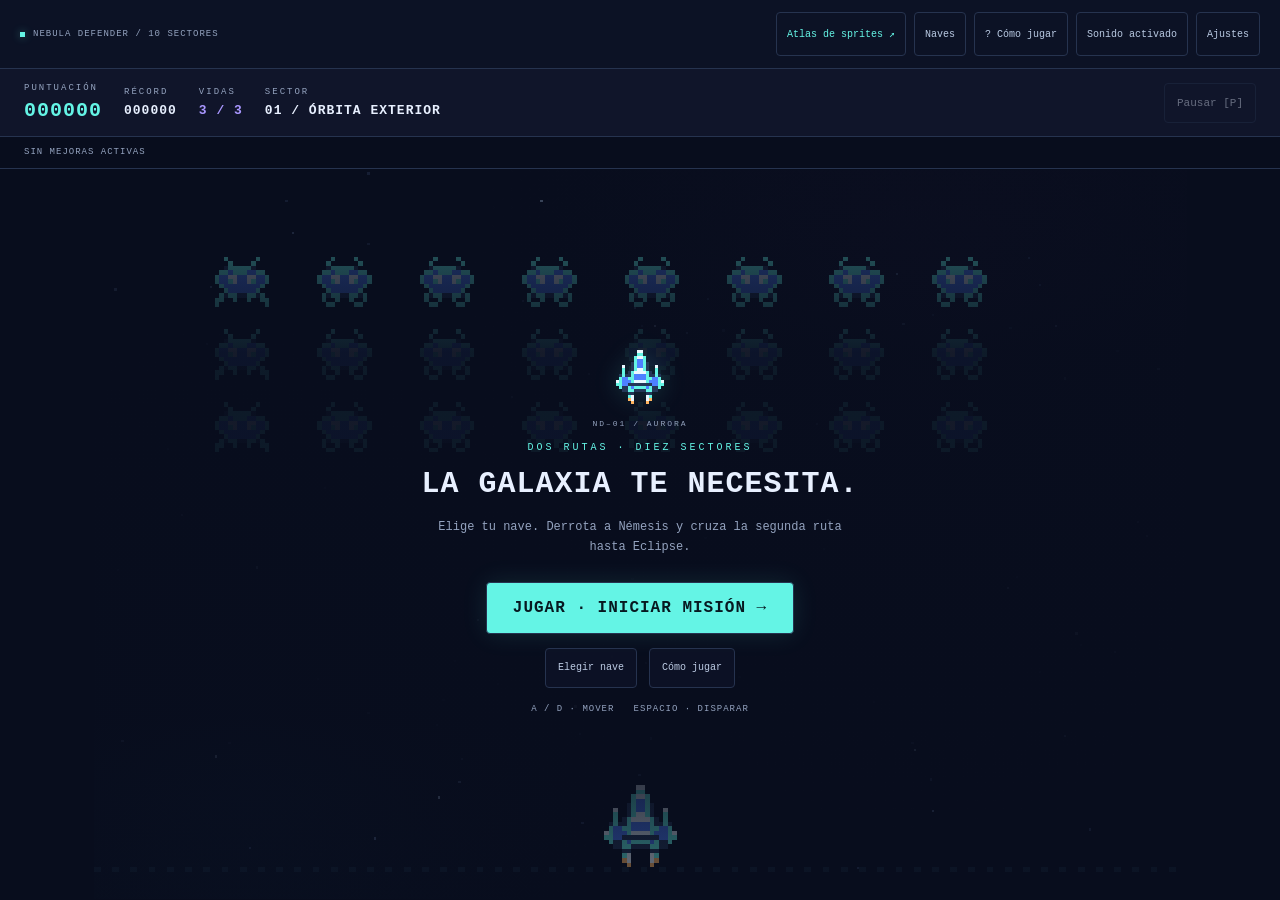
==== commit 2ad81cf5: "feat: add second campaign route Eclipse boss ship hangar and atlas access" ====
--- a/index.html
+++ b/index.html
@@ -21,8 +21,10 @@
     <section class="heading"><p class="eyebrow">ÚLTIMA LÍNEA DE DEFENSA</p><h1>NEBULA <span>DEFENDER</span></h1><p>Una nave. Una misión. Ningún paso atrás.</p></section>
     <section class="console" aria-label="Juego arcade espacial">
       <nav class="console-toolbar" aria-label="Opciones de misión">
-        <span class="console-tag"><i aria-hidden="true"></i> NEBULA DEFENDER / 05 SECTORES</span>
+        <span class="console-tag"><i aria-hidden="true"></i> NEBULA DEFENDER / 10 SECTORES</span>
         <div>
+          <a class="toolbar-link" href="sprites-preview.html" target="_blank" rel="noopener" aria-label="Atlas de sprites, abre otra pestaña">Atlas de sprites ↗</a>
+          <button type="button" data-dialog="ship-dialog">Naves</button>
           <button type="button" data-dialog="help-dialog" aria-label="Abrir instrucciones">? <span>Cómo jugar</span></button>
           <button type="button" data-sound-toggle aria-pressed="true">Sonido activado</button>
           <button type="button" data-dialog="settings-dialog">Ajustes</button>
@@ -38,22 +40,22 @@
       <div class="power-bar" aria-label="Mejoras activas"><span id="power-empty">SIN MEJORAS ACTIVAS</span><span id="power-double" hidden></span><span id="power-rapid" hidden></span><span id="power-shield" hidden></span></div>
       <div class="viewport">
         <canvas id="game" width="480" height="320" tabindex="0" aria-label="Campo de batalla" aria-describedby="game-help"></canvas>
-        <div id="boss-panel" class="boss-panel" hidden><div><span>NÉMESIS / REACTOR</span><span id="boss-mode">BLINDAJE ACTIVO</span></div><progress id="boss-health" value="80" max="80" aria-label="Vida de Némesis"></progress></div>
+        <div id="boss-panel" class="boss-panel" hidden><div><span id="boss-name">NÉMESIS / REACTOR</span><span id="boss-mode">BLINDAJE ACTIVO</span></div><progress id="boss-health" value="80" max="80" aria-label="Vida de Némesis"></progress></div>
         <div id="level-banner" class="level-banner" hidden><span id="level-label">SECTOR 01</span><strong id="level-name">ÓRBITA EXTERIOR</strong><span>PREPARA LA DEFENSA</span></div>
         <section id="overlay" class="overlay" aria-labelledby="panel-title" data-state="menu">
           <div id="menu-emblem" class="menu-emblem" aria-hidden="true"><canvas id="menu-ship" width="96" height="96"></canvas><span>ND–01 / AURORA</span></div>
           <p id="panel-label" class="eyebrow">PROTOCOLO DE DEFENSA</p>
           <h2 id="panel-title">LA GALAXIA TE NECESITA.</h2>
-          <p id="panel-text">Tres vidas. Cinco sectores. Una última oportunidad.</p>
+          <p id="panel-text">Dos rutas. Diez sectores. Dos guardianes.</p>
           <dl id="result-summary" class="result-summary" hidden>
             <div><dt>PUNTUACIÓN</dt><dd id="result-score">000000</dd></div>
-            <div><dt>SECTOR</dt><dd id="result-level">01 / 05</dd></div>
+            <div><dt>SECTOR</dt><dd id="result-level">01 / 10</dd></div>
             <div><dt>VIDAS</dt><dd id="result-lives">3 / 3</dd></div>
           </dl>
           <p id="new-record" class="record-badge" hidden>✦ NUEVO RÉCORD PERSONAL</p>
           <button id="primary" class="primary" type="button">JUGAR · INICIAR MISIÓN →</button>
           <button id="restart" class="secondary" type="button" hidden>Reiniciar campaña</button>
-          <div id="menu-options" class="menu-options"><button type="button" data-dialog="help-dialog">Cómo jugar</button><button type="button" data-dialog="settings-dialog">Ajustes de sonido</button></div>
+          <div id="menu-options" class="menu-options"><button type="button" data-dialog="ship-dialog">Elegir nave</button><button type="button" data-dialog="help-dialog">Cómo jugar</button></div>
           <p class="panel-note">A / D · MOVER &nbsp; ESPACIO · DISPARAR</p>
         </section>
       </div>
@@ -64,21 +66,33 @@
       <footer class="console-footer"><span>◈ NAVE DEFENSORA / ND–01</span><span id="telemetry">EN ESPERA</span></footer>
     </section>
     <nav class="controls" aria-label="Controles"><span><kbd>←</kbd><kbd>→</kbd> o <kbd>A</kbd><kbd>D</kbd> Mover</span><span><kbd>ESPACIO</kbd> Disparar</span><span><kbd>P</kbd><kbd>ESC</kbd> Pausa</span></nav>
-    <p id="debug-note" class="debug-note" hidden>DEBUG · 1–5: iniciar sector con 3 vidas y 0 puntos · No guarda récords</p>
+    <p id="debug-note" class="debug-note" hidden>DEBUG · 1–9: sectores 1–9 · 0: sector 10 · Usa la nave seleccionada · No guarda récords</p>
     <p id="announcement" class="sr-only" role="status" aria-live="polite"></p>
     <p id="game-help" class="sr-only">A y D o flechas para moverte; Espacio para disparar; P o Escape para pausar. En pantallas táctiles, mantén pulsados los botones de dirección y disparo. El sonido puede silenciarse en la barra de opciones.</p>
-    <footer class="page-footer"><span>NEBULA DEFENDER © 2026</span><a href="sprites-preview.html">ATLAS DE SPRITES ↗</a><span>CAMPAÑA COMPLETA / V1.0</span></footer>
+    <footer class="page-footer"><span>NEBULA DEFENDER © 2026</span><span>DOS RUTAS / V2.0</span></footer>
   </main>
   <dialog id="help-dialog" class="mission-dialog" aria-labelledby="help-title">
     <p class="eyebrow">MANUAL DE VUELO / ND–01</p>
     <h2 id="help-title">Prepárate para despegar.</h2>
-    <p>Defiende cinco sectores y destruye a Némesis en el último. Dispones de tres vidas: esquiva el plasma y evita que los invasores alcancen tu zona.</p>
+    <p>Completa dos rutas consecutivas de cinco sectores: Némesis protege el sector 5 y Eclipse el 10. Tras vencer a Némesis se reparan las vidas de tu nave y continúa la campaña. Solo destruir a Eclipse concede la victoria final.</p>
+    <p>Aurora tiene tres vidas. Cometa tiene dos, pero es más rápida y dispara con mayor frecuencia. Elige en Naves antes de iniciar; cambiar la selección durante una misión afecta a la próxima campaña.</p>
     <div class="help-controls"><div><kbd>← →</kbd><kbd>A D</kbd><span>Mover la nave</span></div><div><kbd>ESPACIO</kbd><span>Disparar · mantén pulsado</span></div><div><kbd>P</kbd><kbd>ESC</kbd><span>Pausar o continuar</span></div></div>
     <p>En dispositivos táctiles, mantén pulsada una dirección y Disparar a la vez. Usa Pausar en la barra para detener la misión.</p>
     <h3>Recoge energía. Cambia el combate.</h3>
     <ul class="help-powers"><li><strong>DOBLE</strong><span>Dos proyectiles paralelos.</span></li><li><strong>RÁPIDO</strong><span>Mayor cadencia de disparo.</span></li><li><strong>ESCUDO</strong><span>Bloquea los disparos enemigos.</span></li></ul>
     <p class="dialog-note">Las mejoras duran <span id="help-power-duration">8</span> segundos y sus efectos se combinan. Tras un impacto tienes protección temporal. Una invasión consume una vida incluso con escudo y reinicia el sector.</p>
     <form method="dialog"><button class="primary" type="submit" autofocus>ENTENDIDO →</button></form>
+  </dialog>
+  <dialog id="ship-dialog" class="mission-dialog" aria-labelledby="ship-title">
+    <p class="eyebrow">HANGAR / SELECCIÓN DE NAVE</p>
+    <h2 id="ship-title">Elige cómo combatir.</h2>
+    <div class="ship-grid">
+      <button class="ship-card" type="button" data-ship="aurora" aria-pressed="true" autofocus><canvas width="64" height="64" aria-hidden="true"></canvas><strong>ND–01 / AURORA</strong><span>Equilibrada · 3 vidas</span><span>Velocidad: 235 px/s<br>Disparo: cada 0,24 s</span></button>
+      <button class="ship-card" type="button" data-ship="comet" aria-pressed="false"><canvas width="64" height="64" aria-hidden="true"></canvas><strong>ND–02 / COMETA</strong><span>Ágil · 2 vidas</span><span>Velocidad: 300 px/s<br>Disparo: cada 0,18 s</span></button>
+    </div>
+    <p id="selected-ship" role="status" class="dialog-note"></p>
+    <p class="dialog-note">La selección se guarda para la próxima campaña. Tu nave actual conserva sus vidas y características hasta reiniciar.</p>
+    <form method="dialog"><button class="primary" type="submit">LISTO PARA VOLAR →</button></form>
   </dialog>
   <dialog id="settings-dialog" class="mission-dialog" aria-labelledby="settings-title">
     <p class="eyebrow">SISTEMAS DE CABINA</p>
--- a/css/dialogs.css
+++ b/css/dialogs.css
@@ -30,3 +30,10 @@
 #volume { width: 100%; accent-color: var(--cyan); cursor: pointer; min-height: 28px; }
 #volume:focus-visible { outline: 2px solid var(--cyan); outline-offset: 3px; }
 #audio-preview { font-size: 11px; margin: 6px 0; }
+.ship-grid { display: grid; grid-template-columns: repeat(2, minmax(0, 1fr)); gap: 12px; }
+.ship-card { display: flex; flex-direction: column; align-items: center; gap: 10px; padding: 16px 10px; text-align: center; }
+.ship-card canvas { width: 64px; height: 64px; }
+.ship-card strong { font-size: 11px; color: var(--cyan); }
+.ship-card span { font-size: 11px; line-height: 1.8; color: var(--muted); }
+.ship-card[aria-pressed="true"] { border-color: var(--cyan); background: #123033; box-shadow: inset 0 0 0 1px var(--cyan); }
+@media (max-width: 380px) { .ship-grid { grid-template-columns: 1fr; } }
--- a/css/responsive.css
+++ b/css/responsive.css
@@ -23,6 +23,8 @@
 body { padding: env(safe-area-inset-top) env(safe-area-inset-right) env(safe-area-inset-bottom) env(safe-area-inset-left); }
 .viewport { max-height: none; max-width: 100%; overflow: hidden; }
 .console-toolbar button, .hud button, .menu-options button { min-height: 40px; }
+.toolbar-link { display: inline-flex; align-items: center; justify-content: center; min-height: 44px; padding: 8px 10px; border: 1px solid var(--line); border-radius: 4px; font-size: 10px; color: var(--cyan); text-decoration: none; white-space: nowrap; }
+.console-toolbar > div { flex-wrap: wrap; }
 .skip-link { position: absolute; left: 16px; top: -80px; padding: 12px 18px; background: var(--cyan); color: #071820; z-index: 10; font-size: 13px; font-weight: bold; }
 .skip-link:focus { top: 12px; }
 @media (max-width: 760px) {
@@ -127,3 +129,7 @@
 @media (max-width: 620px), (max-width: 1000px) and (max-height: 560px) and (orientation: landscape) {
   .touch-controls { display: flex; }
 }
+@media (max-width: 620px) and (orientation: portrait) {
+  .console-toolbar > div { display: grid; grid-template-columns: repeat(3, minmax(0, 1fr)); }
+  .console-toolbar .toolbar-link { grid-column: 1 / 3; }
+}
